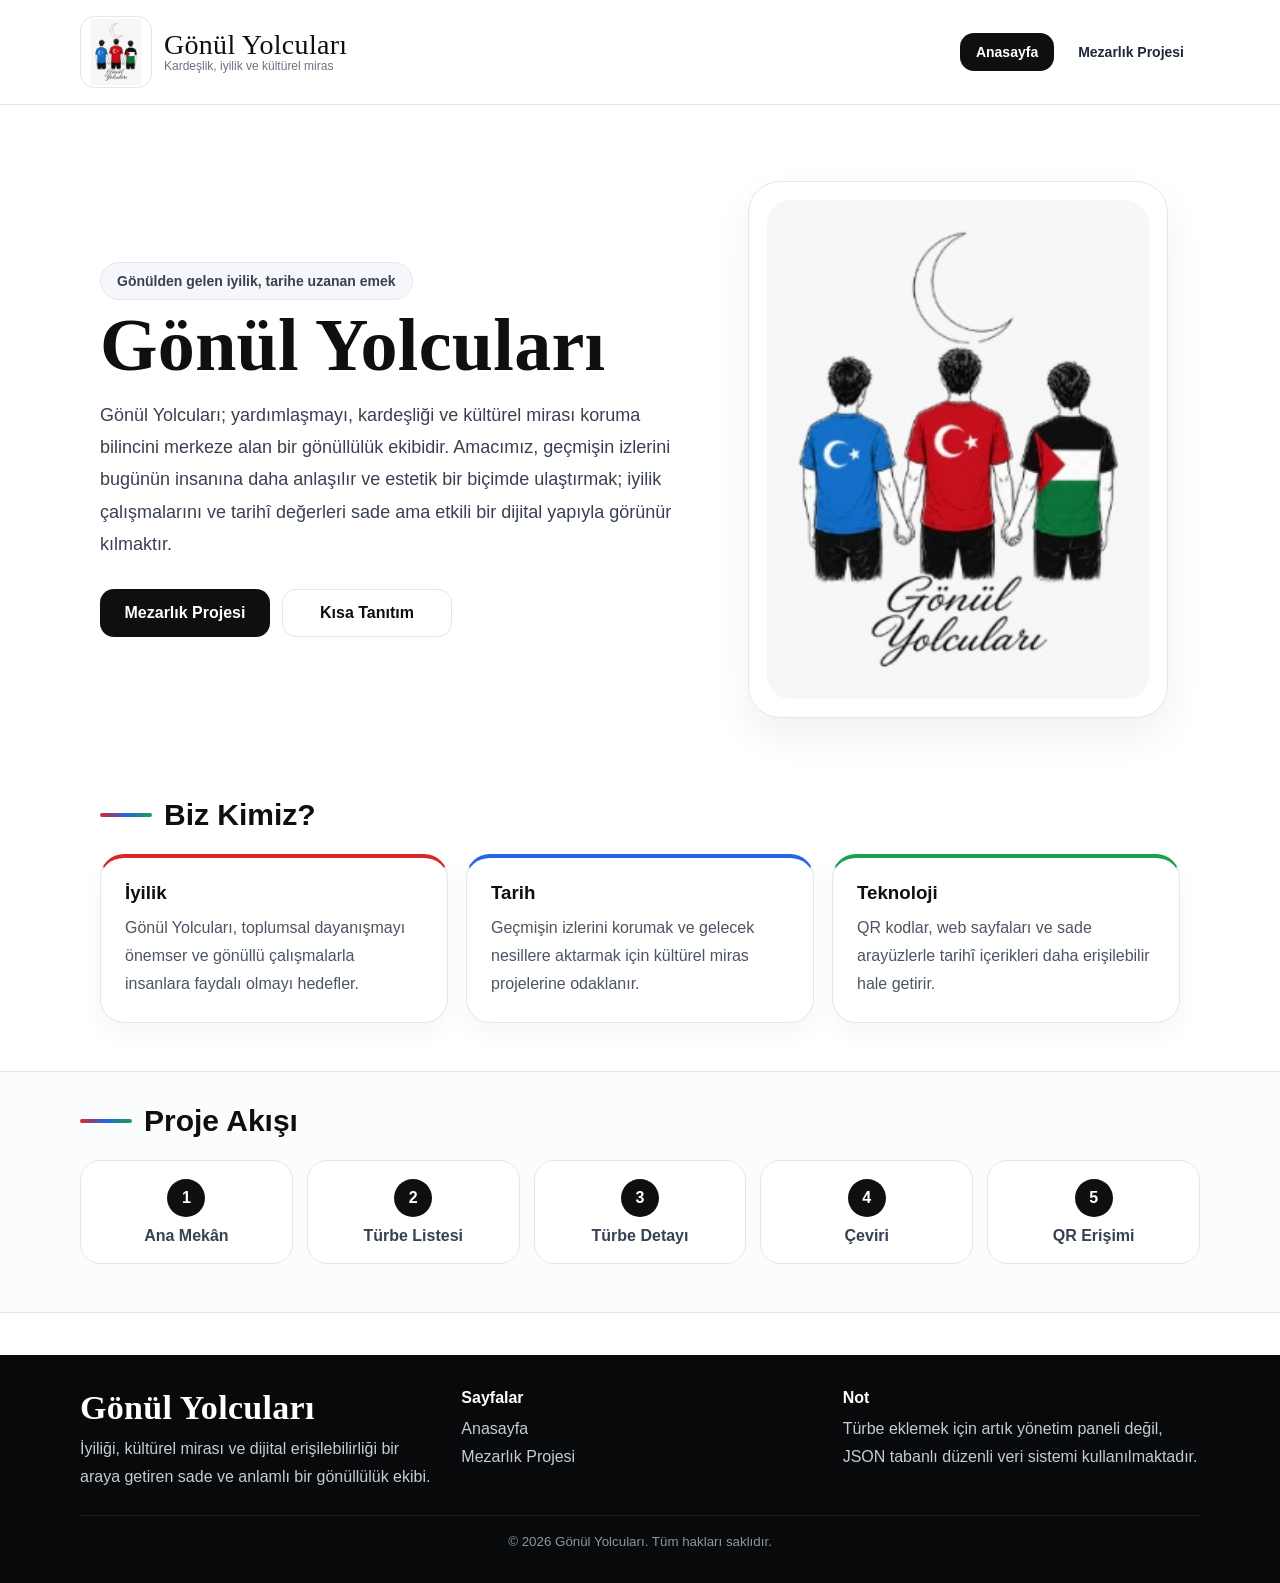
==== index.html @ 3a7ee096 "Add files via upload" ====
<!DOCTYPE html>
<html lang="tr">
<head>
  <meta charset="UTF-8">
  <meta name="viewport" content="width=device-width, initial-scale=1.0">
  <title>Gönül Yolcuları</title>
  <link rel="stylesheet" href="assets/css/style.css">
</head>
<body>
  <header class="site-header">
    <a class="brand" href="index.html">
      <img src="assets/images/logo-gonul-yolculari.png" alt="Gönül Yolcuları Logo" class="brand-logo">
      <div class="brand-text">
        <span class="script-title">Gönül Yolcuları</span>
        <small>Kardeşlik, iyilik ve kültürel miras</small>
      </div>
    </a>
    <nav>
      <a class="active" href="index.html">Anasayfa</a>
      <a href="mezarlik-projesi/index.html">Mezarlık Projesi</a>
    </nav>
  </header>

  <main>
    <section class="hero clean-hero">
      <div class="hero-copy">
        <span class="badge">Gönülden gelen iyilik, tarihe uzanan emek</span>
        <h1 class="script-hero">Gönül Yolcuları</h1>
        <p>
          Gönül Yolcuları; yardımlaşmayı, kardeşliği ve kültürel mirası koruma bilincini merkeze alan bir
          gönüllülük ekibidir. Amacımız, geçmişin izlerini bugünün insanına daha anlaşılır ve estetik bir
          biçimde ulaştırmak; iyilik çalışmalarını ve tarihî değerleri sade ama etkili bir dijital yapıyla
          görünür kılmaktır.
        </p>
        <div class="hero-actions">
          <a class="btn btn-dark" href="mezarlik-projesi/index.html">Mezarlık Projesi</a>
          <a class="btn btn-light" href="#hakkinda">Kısa Tanıtım</a>
        </div>
      </div>

      <div class="hero-visual">
        <div class="logo-panel">
          <img src="assets/images/logo-gonul-yolculari.png" alt="Gönül Yolcuları" class="hero-logo">
        </div>
      </div>
    </section>

    <section id="hakkinda" class="simple-section">
      <div class="section-title-wrap">
        <span class="mini-line"></span>
        <h2>Biz Kimiz?</h2>
      </div>

      <div class="info-grid three">
        <article class="info-card accent-red">
          <h3>İyilik</h3>
          <p>
            Gönül Yolcuları, toplumsal dayanışmayı önemser ve gönüllü çalışmalarla insanlara faydalı olmayı
            hedefler.
          </p>
        </article>

        <article class="info-card accent-blue">
          <h3>Tarih</h3>
          <p>
            Geçmişin izlerini korumak ve gelecek nesillere aktarmak için kültürel miras projelerine
            odaklanır.
          </p>
        </article>

        <article class="info-card accent-green">
          <h3>Teknoloji</h3>
          <p>
            QR kodlar, web sayfaları ve sade arayüzlerle tarihî içerikleri daha erişilebilir hale getirir.
          </p>
        </article>
      </div>
    </section>

    <section class="simple-section soft-panel">
      <div class="section-title-wrap">
        <span class="mini-line"></span>
        <h2>Proje Akışı</h2>
      </div>

      <div class="steps">
        <div class="step">
          <strong>1</strong>
          <span>Ana Mekân</span>
        </div>
        <div class="step">
          <strong>2</strong>
          <span>Türbe Listesi</span>
        </div>
        <div class="step">
          <strong>3</strong>
          <span>Türbe Detayı</span>
        </div>
        <div class="step">
          <strong>4</strong>
          <span>Çeviri</span>
        </div>
        <div class="step">
          <strong>5</strong>
          <span>QR Erişimi</span>
        </div>
      </div>
    </section>
  </main>

  <footer class="footer clean-footer">
    <div>
      <h3 class="script-footer">Gönül Yolcuları</h3>
      <p>
        İyiliği, kültürel mirası ve dijital erişilebilirliği bir araya getiren sade ve anlamlı bir
        gönüllülük ekibi.
      </p>
    </div>

    <div>
      <h4>Sayfalar</h4>
      <p>Anasayfa<br>Mezarlık Projesi</p>
    </div>

    <div>
      <h4>Not</h4>
      <p>Türbe eklemek için artık yönetim paneli değil, JSON tabanlı düzenli veri sistemi kullanılmaktadır.</p>
    </div>

    <small>&copy; 2026 Gönül Yolcuları. Tüm hakları saklıdır.</small>
  </footer>
</body>
</html>
---- assets/css/style.css ----
:root {
  --black: #0f0f11;
  --white: #ffffff;
  --light: #f5f7fa;
  --muted: #6b7280;
  --line: #e5e7eb;
  --red: #d62828;
  --blue: #2563eb;
  --green: #16a34a;
}

* {
  box-sizing: border-box;
}

html {
  scroll-behavior: smooth;
}

body {
  margin: 0;
  font-family: Arial, Helvetica, sans-serif;
  background: #ffffff;
  color: var(--black);
}

a {
  color: inherit;
  text-decoration: none;
}

.site-header {
  position: sticky;
  top: 0;
  z-index: 50;
  display: flex;
  justify-content: space-between;
  align-items: center;
  gap: 18px;
  padding: 16px max(20px, calc((100vw - 1120px) / 2));
  border-bottom: 1px solid var(--line);
  background: rgba(255, 255, 255, 0.94);
  backdrop-filter: blur(12px);
}

.brand {
  display: flex;
  align-items: center;
  gap: 12px;
}

.brand-logo {
  width: 72px;
  height: 72px;
  object-fit: contain;
  border-radius: 14px;
  background: #ffffff;
  padding: 2px;
  border: 1px solid var(--line);
}

.brand-text {
  display: flex;
  flex-direction: column;
}

.brand-text small {
  color: var(--muted);
  font-size: 12px;
}

.script-title,
.script-hero,
.script-footer {
  font-family: "Brush Script MT", "Segoe Script", "Lucida Handwriting", cursive;
  letter-spacing: 0.3px;
}

.script-title {
  font-size: 28px;
  line-height: 1;
}

.script-hero {
  margin: 10px 0 14px;
  font-size: 74px;
  line-height: 0.95;
}

.script-footer {
  margin: 0 0 8px;
  font-size: 34px;
}

nav {
  display: flex;
  gap: 8px;
}

nav a {
  padding: 11px 16px;
  border-radius: 14px;
  font-size: 14px;
  font-weight: 700;
  color: #1f2937;
  transition: 0.2s;
}

nav a:hover,
nav a.active {
  background: var(--black);
  color: var(--white);
}

main {
  min-height: 60vh;
}

.clean-hero {
  max-width: 1120px;
  margin: 0 auto;
  padding: 76px 20px 48px;
  display: grid;
  grid-template-columns: 1.15fr 0.85fr;
  gap: 36px;
  align-items: center;
}

.badge {
  display: inline-block;
  padding: 10px 16px;
  border-radius: 999px;
  background: var(--light);
  color: #374151;
  border: 1px solid var(--line);
  font-size: 14px;
  font-weight: 700;
}

.hero-copy p,
.project-intro p {
  max-width: 700px;
  font-size: 18px;
  line-height: 1.8;
  color: #374151;
}

.hero-actions {
  display: flex;
  flex-wrap: wrap;
  gap: 12px;
  margin-top: 28px;
}

.btn {
  display: inline-flex;
  align-items: center;
  justify-content: center;
  min-width: 170px;
  padding: 14px 18px;
  border-radius: 14px;
  font-weight: 800;
  transition: 0.2s;
}

.btn-dark {
  background: var(--black);
  color: var(--white);
}

.btn-light {
  background: #ffffff;
  color: var(--black);
  border: 1px solid var(--line);
}

.btn:hover {
  transform: translateY(-1px);
}

.hero-visual {
  display: flex;
  justify-content: center;
}

.logo-panel {
  width: min(100%, 420px);
  padding: 18px;
  border-radius: 32px;
  border: 1px solid var(--line);
  background: #ffffff;
  box-shadow: 0 18px 40px rgba(0, 0, 0, 0.06);
}

.hero-logo {
  width: 100%;
  display: block;
  border-radius: 24px;
  background: #ffffff;
  max-width: 100%;
}

.simple-section {
  max-width: 1120px;
  margin: 0 auto;
  padding: 32px 20px 48px;
}

.top-space-less {
  padding-top: 12px;
}

.soft-panel {
  background: #fbfcfe;
  border-top: 1px solid var(--line);
  border-bottom: 1px solid var(--line);
  max-width: none;
  padding-left: max(20px, calc((100vw - 1120px) / 2));
  padding-right: max(20px, calc((100vw - 1120px) / 2));
}

.section-title-wrap {
  display: flex;
  align-items: center;
  gap: 12px;
  margin-bottom: 22px;
}

.section-title-wrap h2 {
  margin: 0;
  font-size: 30px;
}

.mini-line {
  width: 52px;
  height: 4px;
  border-radius: 999px;
  background: linear-gradient(90deg, var(--red), var(--blue), var(--green));
}

.info-grid.three {
  display: grid;
  grid-template-columns: repeat(3, 1fr);
  gap: 18px;
}

.info-card {
  padding: 24px;
  border-radius: 24px;
  border: 1px solid var(--line);
  background: #ffffff;
  box-shadow: 0 10px 24px rgba(0, 0, 0, 0.04);
}

.info-card h3 {
  margin: 0 0 10px;
}

.info-card p {
  margin: 0;
  color: #4b5563;
  line-height: 1.75;
}

.accent-red {
  border-top: 4px solid var(--red);
}

.accent-blue {
  border-top: 4px solid var(--blue);
}

.accent-green {
  border-top: 4px solid var(--green);
}

.steps {
  display: grid;
  grid-template-columns: repeat(5, 1fr);
  gap: 14px;
}

.step {
  padding: 18px;
  border-radius: 20px;
  background: #ffffff;
  border: 1px solid var(--line);
  text-align: center;
}

.step strong {
  display: grid;
  place-items: center;
  width: 38px;
  height: 38px;
  margin: 0 auto 10px;
  border-radius: 999px;
  background: var(--black);
  color: var(--white);
}

.step span {
  display: block;
  font-weight: 700;
  color: #374151;
}

.project-main {
  max-width: 1120px;
  margin: 0 auto;
  padding: 40px 20px 10px;
}

.project-intro {
  padding-bottom: 20px;
}

.project-intro h1 {
  margin: 14px 0 12px;
  font-size: 52px;
  line-height: 1.05;
}

.place-grid {
  display: grid;
  grid-template-columns: repeat(3, 1fr);
  gap: 16px;
}

.place-card {
  width: 100%;
  text-align: left;
  padding: 22px;
  border-radius: 24px;
  border: 1px solid var(--line);
  background: #ffffff;
  cursor: pointer;
  transition: 0.2s;
  box-shadow: 0 8px 20px rgba(0, 0, 0, 0.04);
}

.place-card:hover {
  transform: translateY(-2px);
  box-shadow: 0 16px 34px rgba(0, 0, 0, 0.08);
}

.place-card .place-mark {
  width: 44px;
  height: 44px;
  display: grid;
  place-items: center;
  border-radius: 14px;
  color: var(--white);
  font-weight: 900;
  background: var(--black);
  margin-bottom: 14px;
}

.place-card.blue .place-mark {
  background: var(--blue);
}

.place-card.red .place-mark {
  background: var(--red);
}

.place-card.green .place-mark {
  background: var(--green);
}

.place-card h3 {
  margin: 0 0 6px;
  font-size: 22px;
}

.place-card p {
  margin: 8px 0 0;
  color: #4b5563;
  line-height: 1.7;
}

.back-btn {
  display: inline-flex;
  align-items: center;
  gap: 8px;
  margin-bottom: 22px;
  padding: 12px 15px;
  border-radius: 14px;
  border: 1px solid var(--line);
  background: #ffffff;
  font-weight: 800;
  cursor: pointer;
}

.selection-panel {
  padding: 26px;
  border-radius: 28px;
  background: var(--black);
  color: var(--white);
  margin-bottom: 24px;
}

.selection-panel p {
  margin: 10px 0 0;
  color: #d1d5db;
  line-height: 1.75;
}

.turbe-grid {
  display: grid;
  grid-template-columns: repeat(3, 1fr);
  gap: 20px;
}

.turbe-card {
  overflow: hidden;
  border-radius: 0;
  background: #ffffff;
  border: 1px solid #d9dce0;
  box-shadow: none;
  cursor: pointer;
  transition: 0.2s;
}

.turbe-card:hover {
  transform: translateY(-2px);
}

.turbe-cover {
  width: 100%;
  height: 210px;
  object-fit: cover;
  display: block;
}

.turbe-body {
  padding: 18px 20px 20px;
}

.turbe-body h3 {
  margin: 0 0 10px;
  font-size: 20px;
  line-height: 1.3;
  color: #25364a;
}

.location-row {
  display: flex;
  align-items: flex-start;
  gap: 10px;
  color: #0f766e;
  font-size: 14px;
  line-height: 1.6;
}

.loc-pin {
  width: 14px;
  height: 14px;
  margin-top: 3px;
  border-radius: 999px;
  background: #14b8a6;
  flex: 0 0 auto;
}

.turbe-sep {
  width: 52px;
  height: 2px;
  background: #cfd4da;
  margin: 16px 0;
}

.turbe-text {
  color: #667085;
  line-height: 1.9;
  font-size: 15px;
  min-height: 120px;
}

.read-more {
  display: inline-block;
  margin-top: 8px;
  color: #000000;
  font-weight: 700;
  font-size: 14px;
  border-bottom: 2px solid #000000;
  padding-bottom: 8px;
}

.detail-layout {
  display: grid;
  grid-template-columns: 1fr 1fr;
  gap: 26px;
}

.detail-panel {
  background: #ffffff;
  border: 1px solid var(--line);
  border-radius: 28px;
  overflow: hidden;
}

.detail-panel img {
  width: 100%;
  height: 300px;
  object-fit: cover;
  display: block;
}

.detail-content {
  padding: 24px;
}

.detail-content h2 {
  margin: 0 0 10px;
  font-size: 32px;
}

.detail-content .place {
  color: #0f766e;
  font-weight: 700;
  margin-bottom: 18px;
}

.text-box {
  padding: 16px 18px;
  border-radius: 18px;
  background: #f8fafc;
  border: 1px solid #e5e7eb;
  margin-bottom: 12px;
}

.text-box strong {
  display: block;
  margin-bottom: 6px;
  font-size: 12px;
  letter-spacing: 0.8px;
  text-transform: uppercase;
  color: #6b7280;
}

.text-box p {
  margin: 0;
  line-height: 1.8;
  color: #374151;
}

.error-box {
  padding: 20px;
  border: 1px solid #fecaca;
  background: #fff1f2;
  border-radius: 20px;
  color: #991b1b;
}

.footer.clean-footer {
  margin-top: 42px;
  padding: 34px max(20px, calc((100vw - 1120px) / 2));
  display: grid;
  grid-template-columns: repeat(3, 1fr);
  gap: 24px;
  background: #08090b;
  color: var(--white);
}

.footer h4 {
  margin: 0 0 8px;
}

.footer p {
  margin: 0;
  color: #c6cbd3;
  line-height: 1.75;
}

.footer small {
  grid-column: 1 / -1;
  text-align: center;
  padding-top: 18px;
  border-top: 1px solid rgba(255, 255, 255, 0.08);
  color: #8b96a6;
}

@media (max-width: 1000px) {
  .clean-hero,
  .detail-layout,
  .info-grid.three,
  .place-grid,
  .turbe-grid,
  .footer.clean-footer,
  .steps {
    grid-template-columns: 1fr;
  }

  .project-intro h1 {
    font-size: 42px;
  }
}

@media (max-width: 760px) {
  .site-header {
    flex-direction: column;
    align-items: flex-start;
  }

  nav {
    width: 100%;
    flex-wrap: wrap;
  }

  nav a {
    flex: 1 1 160px;
    text-align: center;
  }

  .script-hero {
    font-size: 58px;
  }
}
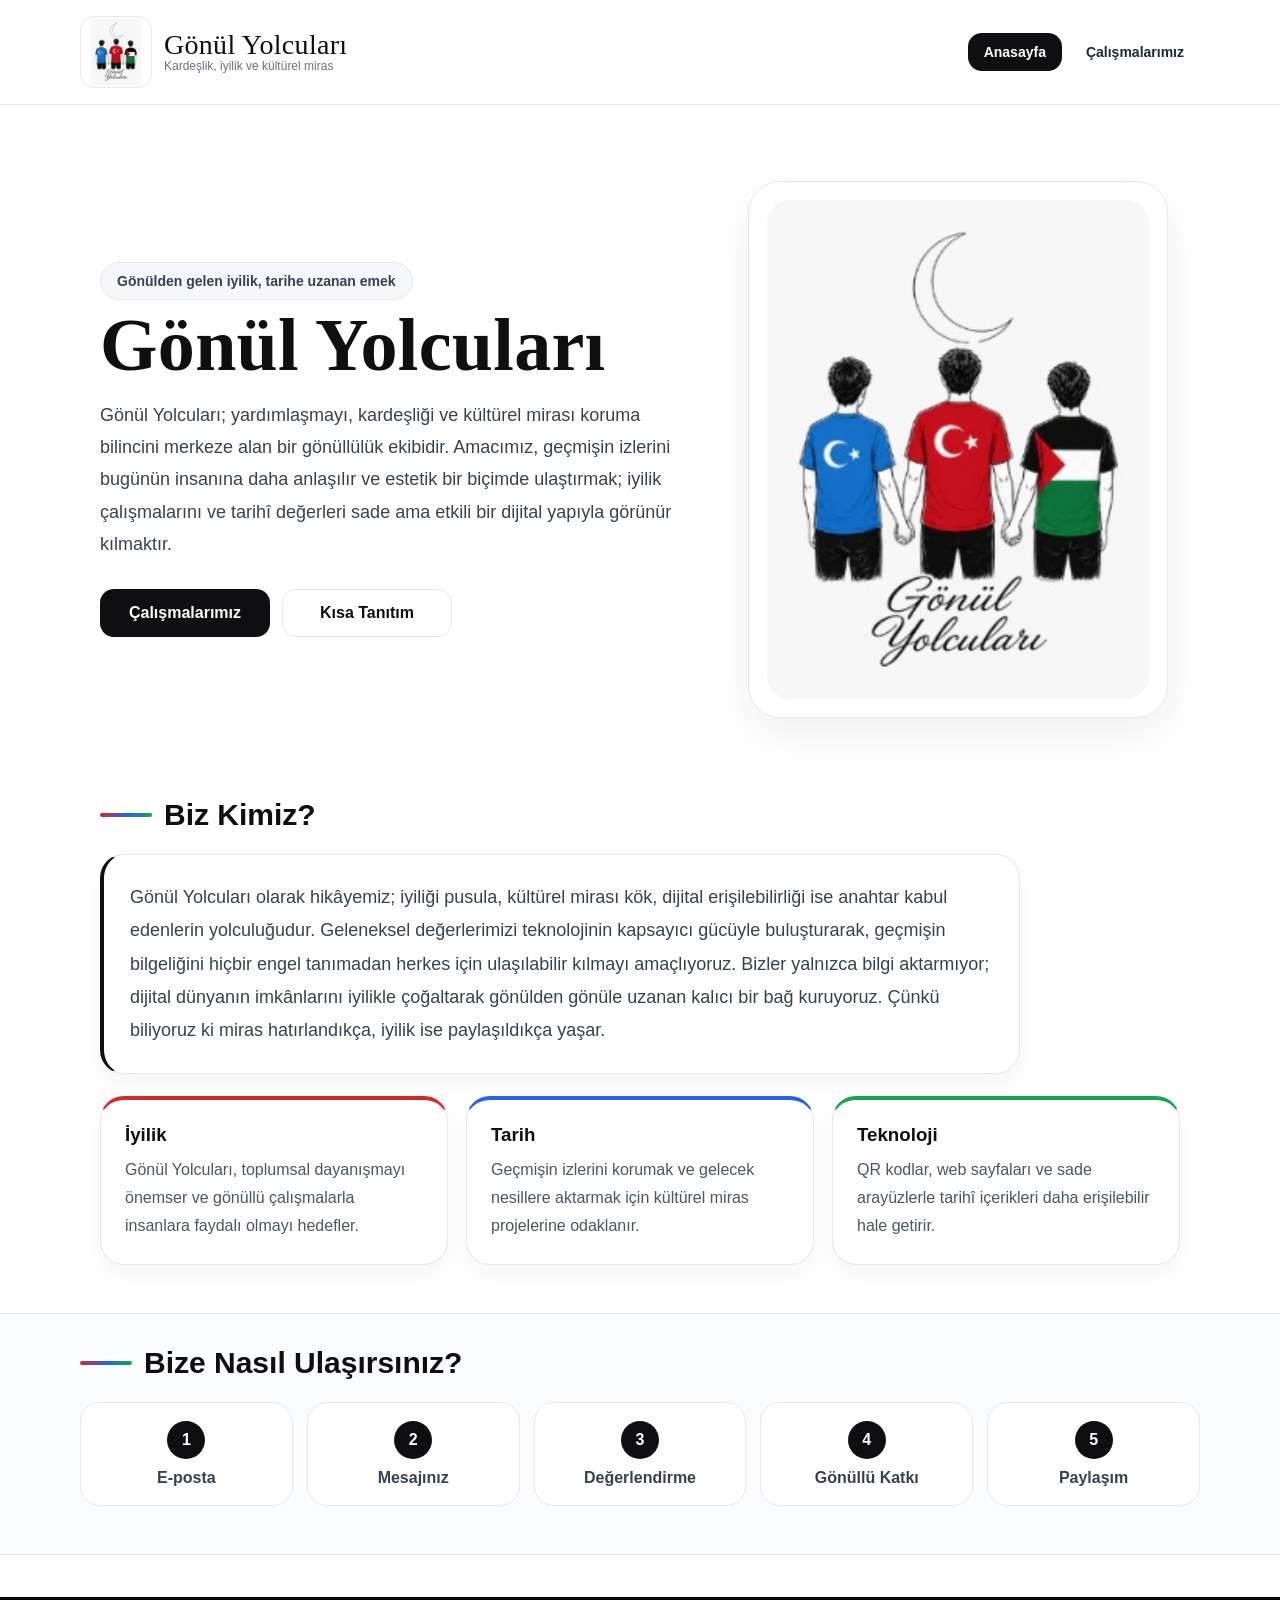
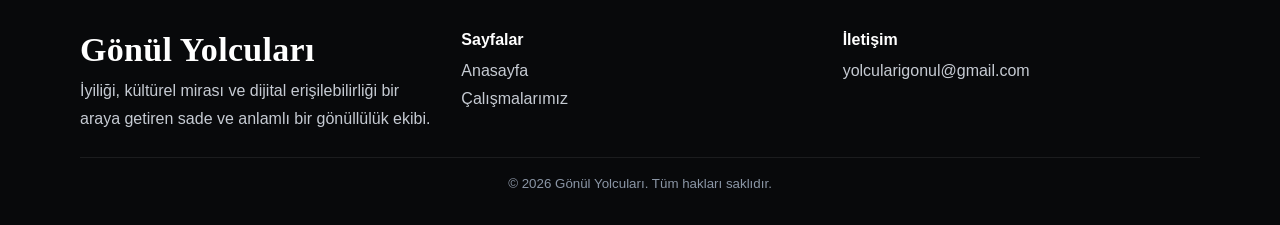
==== commit df7f04f9: "Add files via upload" ====
--- a/index.html
+++ b/index.html
@@ -17,7 +17,7 @@
     </a>
     <nav>
       <a class="active" href="index.html">Anasayfa</a>
-      <a href="mezarlik-projesi/index.html">Mezarlık Projesi</a>
+      <a href="calismalarimiz/index.html">Çalışmalarımız</a>
     </nav>
   </header>
 
@@ -33,7 +33,7 @@
           görünür kılmaktır.
         </p>
         <div class="hero-actions">
-          <a class="btn btn-dark" href="mezarlik-projesi/index.html">Mezarlık Projesi</a>
+          <a class="btn btn-dark" href="calismalarimiz/index.html">Çalışmalarımız</a>
           <a class="btn btn-light" href="#hakkinda">Kısa Tanıtım</a>
         </div>
       </div>
@@ -49,6 +49,16 @@
       <div class="section-title-wrap">
         <span class="mini-line"></span>
         <h2>Biz Kimiz?</h2>
+      </div>
+
+      <div class="story-panel">
+        <p>
+          Gönül Yolcuları olarak hikâyemiz; iyiliği pusula, kültürel mirası kök, dijital erişilebilirliği ise
+          anahtar kabul edenlerin yolculuğudur. Geleneksel değerlerimizi teknolojinin kapsayıcı gücüyle
+          buluşturarak, geçmişin bilgeliğini hiçbir engel tanımadan herkes için ulaşılabilir kılmayı amaçlıyoruz.
+          Bizler yalnızca bilgi aktarmıyor; dijital dünyanın imkânlarını iyilikle çoğaltarak gönülden gönüle
+          uzanan kalıcı bir bağ kuruyoruz. Çünkü biliyoruz ki miras hatırlandıkça, iyilik ise paylaşıldıkça yaşar.
+        </p>
       </div>
 
       <div class="info-grid three">
@@ -80,29 +90,29 @@
     <section class="simple-section soft-panel">
       <div class="section-title-wrap">
         <span class="mini-line"></span>
-        <h2>Proje Akışı</h2>
+        <h2>Bize Nasıl Ulaşırsınız?</h2>
       </div>
 
       <div class="steps">
         <div class="step">
           <strong>1</strong>
-          <span>Ana Mekân</span>
+          <span>E-posta</span>
         </div>
         <div class="step">
           <strong>2</strong>
-          <span>Türbe Listesi</span>
+          <span>Mesajınız</span>
         </div>
         <div class="step">
           <strong>3</strong>
-          <span>Türbe Detayı</span>
+          <span>Değerlendirme</span>
         </div>
         <div class="step">
           <strong>4</strong>
-          <span>Çeviri</span>
+          <span>Gönüllü Katkı</span>
         </div>
         <div class="step">
           <strong>5</strong>
-          <span>QR Erişimi</span>
+          <span>Paylaşım</span>
         </div>
       </div>
     </section>
@@ -119,12 +129,12 @@
 
     <div>
       <h4>Sayfalar</h4>
-      <p>Anasayfa<br>Mezarlık Projesi</p>
+      <p>Anasayfa<br>Çalışmalarımız</p>
     </div>
 
     <div>
-      <h4>Not</h4>
-      <p>Türbe eklemek için artık yönetim paneli değil, JSON tabanlı düzenli veri sistemi kullanılmaktadır.</p>
+      <h4>İletişim</h4>
+      <p><a href="mailto:yolcularigonul@gmail.com">yolcularigonul@gmail.com</a></p>
     </div>
 
     <small>&copy; 2026 Gönül Yolcuları. Tüm hakları saklıdır.</small>
--- a/assets/css/style.css
+++ b/assets/css/style.css
@@ -244,6 +244,24 @@
   gap: 18px;
 }
 
+.story-panel {
+  max-width: 920px;
+  margin-bottom: 22px;
+  padding: 26px;
+  border: 1px solid var(--line);
+  border-left: 4px solid var(--black);
+  border-radius: 24px;
+  background: #ffffff;
+  box-shadow: 0 10px 24px rgba(0, 0, 0, 0.04);
+}
+
+.story-panel p {
+  margin: 0;
+  color: #374151;
+  font-size: 18px;
+  line-height: 1.85;
+}
+
 .info-card {
   padding: 24px;
   border-radius: 24px;
@@ -272,6 +290,86 @@
 
 .accent-green {
   border-top: 4px solid var(--green);
+}
+
+.work-grid {
+  display: grid;
+  grid-template-columns: repeat(2, 1fr);
+  gap: 18px;
+}
+
+.work-grid-large {
+  align-items: stretch;
+}
+
+.work-card {
+  display: flex;
+  flex-direction: column;
+  justify-content: space-between;
+  gap: 24px;
+  padding: 26px;
+  border-radius: 24px;
+  border: 1px solid var(--line);
+  background: #ffffff;
+  box-shadow: 0 10px 24px rgba(0, 0, 0, 0.04);
+}
+
+.work-card-link {
+  cursor: pointer;
+  transition: 0.2s;
+}
+
+.work-card-link:hover {
+  transform: translateY(-2px);
+  box-shadow: 0 16px 34px rgba(0, 0, 0, 0.08);
+}
+
+.work-card img {
+  width: 100%;
+  aspect-ratio: 4 / 3;
+  object-fit: cover;
+  display: block;
+  border-radius: 14px;
+  background: var(--light);
+}
+
+.work-card img[src*="logo"] {
+  object-fit: contain;
+  padding: 18px;
+  background: #ffffff;
+  border: 1px solid var(--line);
+}
+
+.work-label {
+  display: inline-flex;
+  width: fit-content;
+  margin-bottom: 14px;
+  padding: 8px 12px;
+  border-radius: 999px;
+  background: var(--light);
+  color: #374151;
+  font-size: 13px;
+  font-weight: 800;
+}
+
+.work-card h3 {
+  margin: 0 0 10px;
+  font-size: 24px;
+}
+
+.work-card p {
+  margin: 0;
+  color: #4b5563;
+  line-height: 1.75;
+}
+
+.text-link {
+  display: inline-block;
+  margin-top: 18px;
+  color: var(--black);
+  font-weight: 800;
+  border-bottom: 2px solid var(--black);
+  padding-bottom: 6px;
 }
 
 .steps {
@@ -328,6 +426,7 @@
 }
 
 .place-card {
+  display: block;
   width: 100%;
   text-align: left;
   padding: 22px;
@@ -584,6 +683,7 @@
   .clean-hero,
   .detail-layout,
   .info-grid.three,
+  .work-grid,
   .place-grid,
   .turbe-grid,
   .footer.clean-footer,
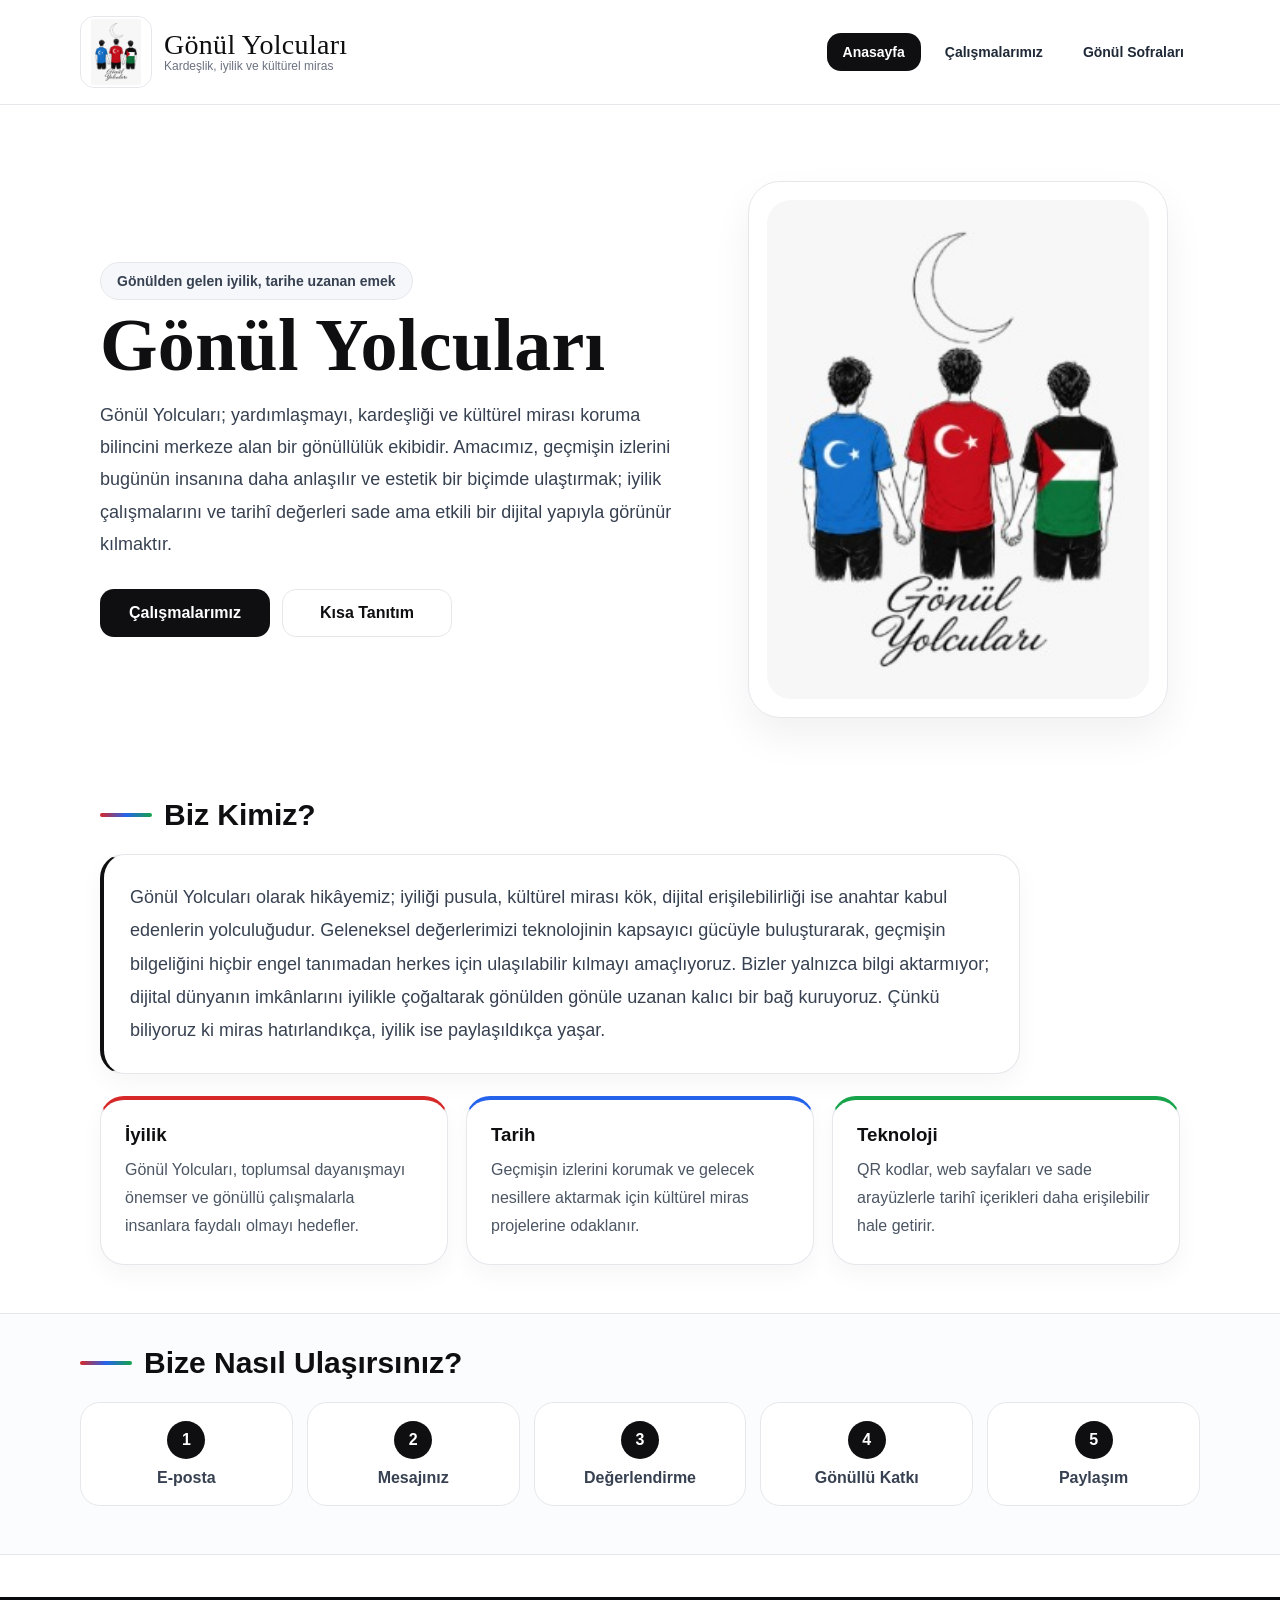
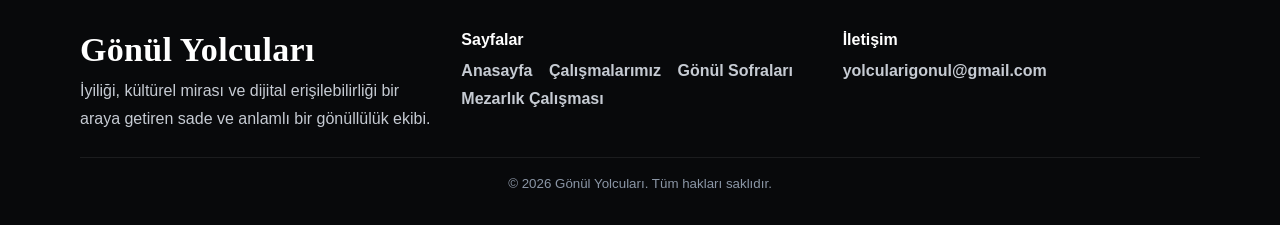
==== commit 05478b37: "Add files via upload" ====
--- a/index.html
+++ b/index.html
@@ -18,6 +18,7 @@
     <nav>
       <a class="active" href="index.html">Anasayfa</a>
       <a href="calismalarimiz/index.html">Çalışmalarımız</a>
+      <a href="gonul-sofralari/index.html">Gönül Sofraları</a>
     </nav>
   </header>
 
@@ -129,7 +130,7 @@
 
     <div>
       <h4>Sayfalar</h4>
-      <p>Anasayfa<br>Çalışmalarımız</p>
+      <p>Anasayfa<br>Çalışmalarımız<br>Gönül Sofraları</p>
     </div>
 
     <div>
@@ -139,5 +140,6 @@
 
     <small>&copy; 2026 Gönül Yolcuları. Tüm hakları saklıdır.</small>
   </footer>
+  <script src="assets/js/app.js"></script>
 </body>
 </html>
--- a/assets/css/style.css
+++ b/assets/css/style.css
@@ -24,9 +24,239 @@
   color: var(--black);
 }
 
+body.site-loading {
+  overflow: hidden;
+}
+
 a {
   color: inherit;
   text-decoration: none;
+}
+
+.site-loader {
+  position: fixed;
+  inset: 0;
+  z-index: 9999;
+  display: grid;
+  place-items: center;
+  align-content: center;
+  gap: 14px;
+  background: #f6f7fb;
+  color: #111827;
+  opacity: 1;
+  transition: opacity 0.36s ease, visibility 0.36s ease;
+}
+
+.site-loader.is-hiding {
+  visibility: hidden;
+  opacity: 0;
+}
+
+.site-loader-mark {
+  position: relative;
+  display: grid;
+  place-items: center;
+  width: 76px;
+  height: 76px;
+  padding: 8px;
+  overflow: hidden;
+  border: 1px solid #dce3eb;
+  border-radius: 20px;
+  background: #ffffff;
+  box-shadow: 0 18px 36px rgba(19, 184, 200, 0.22);
+  animation: loaderPulse 1s ease-in-out infinite;
+}
+
+.site-loader-mark img {
+  display: block;
+  width: 100%;
+  height: 100%;
+  object-fit: contain;
+}
+
+.site-loader strong {
+  font-size: 15px;
+  letter-spacing: 0;
+}
+
+.site-loader > span {
+  width: 132px;
+  height: 4px;
+  overflow: hidden;
+  border-radius: 999px;
+  background: #dce3eb;
+}
+
+.site-loader > span::after {
+  content: "";
+  display: block;
+  width: 42%;
+  height: 100%;
+  border-radius: inherit;
+  background: #13b8c8;
+  animation: loaderTrack 1s ease-in-out infinite;
+}
+
+.site-ready .site-header {
+  animation: slideDownSoft 0.55s ease both;
+}
+
+.site-ready main,
+.site-ready .footer {
+  animation: fadeUpSoft 0.62s ease both;
+}
+
+.site-ready .clean-hero,
+.site-ready .project-intro,
+.site-ready .simple-section,
+.site-ready .sofra-dashboard,
+.site-ready .sofra-workspace {
+  animation: fadeUpSoft 0.62s ease both;
+}
+
+.lazy-media {
+  opacity: 0;
+  transform: scale(1.015);
+  transition: opacity 0.45s ease, transform 0.45s ease, filter 0.45s ease;
+  filter: saturate(0.92);
+}
+
+.lazy-media.is-loaded {
+  opacity: 1;
+  transform: scale(1);
+  filter: saturate(1);
+}
+
+.back-to-top {
+  position: fixed;
+  right: 22px;
+  bottom: 22px;
+  z-index: 90;
+  display: grid;
+  place-items: center;
+  width: 48px;
+  height: 48px;
+  border: 1px solid rgba(19, 184, 200, 0.35);
+  border-radius: 14px;
+  background: #0f2e56;
+  color: #ffffff;
+  box-shadow: 0 18px 36px rgba(15, 46, 86, 0.24);
+  opacity: 0;
+  pointer-events: none;
+  transform: translateY(12px) scale(0.94);
+  transition:
+    opacity 0.24s ease,
+    transform 0.24s ease,
+    background-color 0.24s ease,
+    box-shadow 0.24s ease,
+    border-color 0.24s ease;
+}
+
+.back-to-top span {
+  font-size: 24px;
+  font-weight: 900;
+  line-height: 1;
+  transform: translateY(-1px);
+}
+
+.back-to-top.is-visible {
+  opacity: 1;
+  pointer-events: auto;
+  transform: translateY(0) scale(1);
+}
+
+.back-to-top:hover {
+  border-color: rgba(19, 184, 200, 0.8);
+  background: #13b8c8;
+  box-shadow: 0 22px 42px rgba(19, 184, 200, 0.32);
+  transform: translateY(-3px) scale(1.03);
+}
+
+@keyframes loaderPulse {
+  0%,
+  100% {
+    transform: scale(1);
+    box-shadow: 0 18px 36px rgba(19, 184, 200, 0.2);
+  }
+
+  50% {
+    transform: scale(1.07);
+    box-shadow: 0 24px 44px rgba(19, 184, 200, 0.34);
+  }
+}
+
+@keyframes loaderTrack {
+  0% {
+    transform: translateX(-110%);
+  }
+
+  100% {
+    transform: translateX(250%);
+  }
+}
+
+@keyframes fadeUpSoft {
+  from {
+    opacity: 0;
+    transform: translateY(14px);
+  }
+
+  to {
+    opacity: 1;
+    transform: translateY(0);
+  }
+}
+
+@keyframes slideDownSoft {
+  from {
+    opacity: 0;
+    transform: translateY(-10px);
+  }
+
+  to {
+    opacity: 1;
+    transform: translateY(0);
+  }
+}
+
+@keyframes popInSoft {
+  from {
+    opacity: 0;
+    transform: translateY(16px) scale(0.98);
+  }
+
+  to {
+    opacity: 1;
+    transform: translateY(0) scale(1);
+  }
+}
+
+@keyframes rowInSoft {
+  from {
+    opacity: 0;
+    transform: translateX(-8px);
+  }
+
+  to {
+    opacity: 1;
+    transform: translateX(0);
+  }
+}
+
+@media (prefers-reduced-motion: reduce) {
+  *,
+  *::before,
+  *::after {
+    scroll-behavior: auto !important;
+    animation-duration: 0.001ms !important;
+    animation-iteration-count: 1 !important;
+    transition-duration: 0.001ms !important;
+  }
+
+  .site-loader-mark,
+  .site-loader > span::after {
+    animation: none !important;
+  }
 }
 
 .site-header {
@@ -116,6 +346,55 @@
   min-height: 60vh;
 }
 
+:where(.btn, .badge, nav a, .brand, .brand-logo, .logo-panel, .info-card, .story-panel, .work-card, .step, .place-card, .turbe-card, .detail-panel, .text-box, .back-btn, .sofra-btn, .sofra-mini-btn, .sofra-role-tab, .sofra-screen-card, .sofra-metric, .sofra-session-card, .sofra-side-panel, .sofra-table-panel, .sofra-user-group, .sofra-user-item, .sofra-order-tools button, .sofra-order-views button, .sofra-order-filter-button, .sofra-drawer-close, .sofra-more-btn) {
+  transition:
+    transform 0.22s ease,
+    box-shadow 0.22s ease,
+    border-color 0.22s ease,
+    background-color 0.22s ease,
+    color 0.22s ease,
+    opacity 0.22s ease;
+}
+
+:where(.info-card, .work-card, .place-card, .turbe-card, .step, .story-panel, .detail-panel, .sofra-metric, .sofra-screen-card, .sofra-user-group, .text-box):hover {
+  transform: translateY(-4px);
+  box-shadow: 0 18px 34px rgba(15, 23, 42, 0.08);
+}
+
+:where(.btn, .sofra-btn, .sofra-mini-btn, .back-btn, .sofra-order-tools button, .sofra-order-filter-button):active {
+  transform: translateY(1px) scale(0.99);
+}
+
+:where(input, select, textarea, button) {
+  transition:
+    transform 0.18s ease,
+    box-shadow 0.18s ease,
+    border-color 0.18s ease,
+    background-color 0.18s ease,
+    color 0.18s ease,
+    opacity 0.18s ease;
+}
+
+.site-ready :where(.info-card, .work-card, .place-card, .turbe-card, .step, .sofra-metric, .sofra-screen-card, .sofra-user-group) {
+  animation: fadeUpSoft 0.58s ease both;
+}
+
+.site-ready :where(.info-card, .work-card, .place-card, .turbe-card, .step, .sofra-metric, .sofra-screen-card, .sofra-user-group):nth-child(2) {
+  animation-delay: 0.06s;
+}
+
+.site-ready :where(.info-card, .work-card, .place-card, .turbe-card, .step, .sofra-metric, .sofra-screen-card, .sofra-user-group):nth-child(3) {
+  animation-delay: 0.12s;
+}
+
+.site-ready :where(.info-card, .work-card, .place-card, .turbe-card, .step, .sofra-metric, .sofra-screen-card, .sofra-user-group):nth-child(4) {
+  animation-delay: 0.18s;
+}
+
+.site-ready :where(.info-card, .work-card, .place-card, .turbe-card, .step, .sofra-metric, .sofra-screen-card, .sofra-user-group):nth-child(n + 5) {
+  animation-delay: 0.22s;
+}
+
 .clean-hero {
   max-width: 1120px;
   margin: 0 auto;
@@ -671,6 +950,19 @@
   line-height: 1.75;
 }
 
+.footer p a {
+  display: inline-block;
+  margin-right: 12px;
+  color: #c6cbd3;
+  font-weight: 700;
+  transition: color 0.2s ease, transform 0.2s ease;
+}
+
+.footer p a:hover {
+  color: #13b8c8;
+  transform: translateY(-1px);
+}
+
 .footer small {
   grid-column: 1 / -1;
   text-align: center;
@@ -716,3 +1008,2474 @@
     font-size: 58px;
   }
 }
+
+/* Gönül Sofraları module */
+.sofra-app {
+  max-width: 1360px;
+  margin: 0 auto;
+  padding: 34px 20px 28px;
+  background: #ffffff;
+}
+
+.sofra-dashboard {
+  display: grid;
+  grid-template-columns: minmax(0, 1fr) 360px;
+  gap: 22px;
+  align-items: stretch;
+  margin-bottom: 18px;
+}
+
+.sofra-dashboard-copy {
+  padding: 28px 0 18px;
+}
+
+.sofra-dashboard-copy h1 {
+  max-width: 820px;
+  margin: 16px 0 14px;
+  color: #111827;
+  font-size: 44px;
+  line-height: 1.08;
+}
+
+.sofra-dashboard-copy p {
+  max-width: 820px;
+  margin: 0;
+  color: #4b5563;
+  font-size: 17px;
+  line-height: 1.8;
+}
+
+.sofra-session-card,
+.sofra-side-panel,
+.sofra-table-panel {
+  border: 1px solid #dce3eb;
+  background: #ffffff;
+}
+
+.sofra-session-card {
+  display: grid;
+  gap: 18px;
+  align-content: center;
+  padding: 22px;
+  border-radius: 20px;
+  box-shadow: 0 14px 34px rgba(15, 23, 42, 0.06);
+}
+
+.sofra-session-card strong {
+  display: block;
+  margin-top: 6px;
+  color: #111827;
+  font-size: 21px;
+}
+
+.sofra-session-card small {
+  display: block;
+  margin-top: 6px;
+  color: #64748b;
+  font-size: 13px;
+  font-weight: 700;
+}
+
+.sofra-session-actions {
+  display: grid;
+  grid-template-columns: 1fr 1fr;
+  gap: 10px;
+}
+
+.sofra-kicker {
+  display: inline-flex;
+  color: #64748b;
+  font-size: 12px;
+  font-weight: 800;
+  letter-spacing: 0;
+  text-transform: uppercase;
+}
+
+.sofra-user-select,
+.sofra-search,
+.sofra-page-size,
+.sofra-form label,
+.sofra-admin-edit label,
+.sofra-drawer-status {
+  display: grid;
+  gap: 7px;
+  color: #64748b;
+  font-size: 12px;
+  font-weight: 800;
+}
+
+.sofra-user-select select,
+.sofra-search input,
+.sofra-page-size select,
+.sofra-form input,
+.sofra-form select,
+.sofra-form textarea,
+.sofra-admin-edit input,
+.sofra-admin-edit select,
+.sofra-admin-edit textarea,
+.sofra-drawer-status select,
+.sofra-filter-row input,
+.sofra-filter-row select,
+.sofra-inline-status select {
+  width: 100%;
+  border: 1px solid #d8e0ea;
+  border-radius: 12px;
+  background: #ffffff;
+  color: #111827;
+  font: inherit;
+  outline: none;
+  transition: border-color 0.18s, box-shadow 0.18s, background 0.18s;
+}
+
+.sofra-user-select select,
+.sofra-search input,
+.sofra-page-size select,
+.sofra-form input,
+.sofra-form select,
+.sofra-admin-edit input,
+.sofra-admin-edit select,
+.sofra-drawer-status select {
+  height: 42px;
+  padding: 0 12px;
+}
+
+.sofra-form textarea,
+.sofra-admin-edit textarea {
+  min-height: 78px;
+  padding: 11px 12px;
+  resize: vertical;
+}
+
+.sofra-user-select select:focus,
+.sofra-search input:focus,
+.sofra-page-size select:focus,
+.sofra-form input:focus,
+.sofra-form select:focus,
+.sofra-form textarea:focus,
+.sofra-admin-edit input:focus,
+.sofra-admin-edit select:focus,
+.sofra-admin-edit textarea:focus,
+.sofra-drawer-status select:focus,
+.sofra-filter-row input:focus,
+.sofra-filter-row select:focus,
+.sofra-inline-status select:focus {
+  border-color: #2563eb;
+  box-shadow: 0 0 0 3px rgba(37, 99, 235, 0.12);
+}
+
+.sofra-btn,
+.sofra-mini-btn,
+.sofra-role-tab,
+.sofra-sort-btn,
+.sofra-drawer-close {
+  appearance: none;
+  -webkit-appearance: none;
+  border: 0;
+  font: inherit;
+  cursor: pointer;
+}
+
+.sofra-btn {
+  display: inline-flex;
+  align-items: center;
+  justify-content: center;
+  min-height: 42px;
+  padding: 0 15px;
+  border-radius: 12px;
+  font-size: 14px;
+  font-weight: 800;
+  transition: transform 0.18s, box-shadow 0.18s, background 0.18s;
+}
+
+.sofra-btn:hover,
+.sofra-mini-btn:hover,
+.sofra-role-tab:hover {
+  transform: translateY(-1px);
+}
+
+.sofra-btn-primary {
+  background: #111827;
+  color: #ffffff;
+  box-shadow: 0 10px 20px rgba(17, 24, 39, 0.13);
+}
+
+.sofra-btn-ghost {
+  border: 1px solid #d8e0ea;
+  background: #f8fafc;
+  color: #111827;
+}
+
+.sofra-btn-danger {
+  background: #b91c1c;
+  color: #ffffff;
+}
+
+.sofra-role-strip {
+  display: flex;
+  flex-wrap: wrap;
+  gap: 8px;
+  margin: 0 0 18px;
+  padding: 8px;
+  border: 1px solid #dde5ee;
+  border-radius: 18px;
+  background: #f8fafc;
+}
+
+.sofra-role-tab {
+  flex: 1 1 180px;
+  min-height: 42px;
+  padding: 0 14px;
+  border-radius: 12px;
+  background: transparent;
+  color: #475569;
+  font-size: 14px;
+  font-weight: 800;
+  transition: 0.18s;
+}
+
+.sofra-role-tab.is-active {
+  background-color: #0f0f11;
+  color: #ffffff !important;
+  box-shadow: inset 0 0 0 999px #0f0f11, 0 10px 20px rgba(17, 24, 39, 0.12);
+  opacity: 1;
+}
+
+.sofra-role-tab.is-locked {
+  cursor: not-allowed;
+  opacity: 0.5;
+  transform: none;
+}
+
+.sofra-login-area {
+  display: grid;
+  grid-template-columns: 360px minmax(0, 1fr);
+  gap: 18px;
+  margin-bottom: 18px;
+}
+
+.sofra-login-card,
+.sofra-login-list-card,
+.sofra-screen-card {
+  border: 1px solid #dce3eb;
+  border-radius: 20px;
+  background: #ffffff;
+}
+
+.sofra-login-card {
+  display: grid;
+  gap: 14px;
+  padding: 20px;
+}
+
+.sofra-login-card h2,
+.sofra-login-list-head h2 {
+  margin: 7px 0 6px;
+  color: #111827;
+  font-size: 22px;
+}
+
+.sofra-login-card p {
+  margin: 0;
+  color: #64748b;
+  line-height: 1.6;
+}
+
+.sofra-login-card label {
+  display: grid;
+  gap: 7px;
+  color: #64748b;
+  font-size: 12px;
+  font-weight: 800;
+}
+
+.sofra-login-card select,
+.sofra-login-card input {
+  width: 100%;
+  height: 42px;
+  padding: 0 12px;
+  border: 1px solid #d8e0ea;
+  border-radius: 12px;
+  background: #ffffff;
+  color: #111827;
+  font: inherit;
+  outline: none;
+}
+
+.sofra-login-card select:focus,
+.sofra-login-card input:focus {
+  border-color: #2563eb;
+  box-shadow: 0 0 0 3px rgba(37, 99, 235, 0.12);
+}
+
+.sofra-login-card small {
+  color: #64748b;
+  font-size: 12px;
+}
+
+.sofra-login-list-card {
+  min-width: 0;
+  overflow: hidden;
+}
+
+.sofra-login-list-head {
+  display: flex;
+  justify-content: space-between;
+  gap: 12px;
+  align-items: flex-start;
+  padding: 18px 18px 12px;
+  border-bottom: 1px solid #e2e8f0;
+}
+
+.sofra-login-list-head > span {
+  display: inline-flex;
+  align-items: center;
+  min-height: 28px;
+  padding: 0 10px;
+  border: 1px solid #dbe4ee;
+  border-radius: 999px;
+  background: #f8fafc;
+  color: #475569;
+  font-size: 12px;
+  font-weight: 900;
+  white-space: nowrap;
+}
+
+.sofra-login-list {
+  display: grid;
+  grid-template-columns: repeat(2, minmax(0, 1fr));
+  gap: 8px;
+  max-height: 294px;
+  overflow: auto;
+  padding: 14px;
+  background: #fbfdff;
+}
+
+.sofra-login-account {
+  display: grid;
+  gap: 5px;
+  width: 100%;
+  padding: 11px 12px;
+  border: 1px solid #e2e8f0;
+  border-radius: 12px;
+  background: #ffffff;
+  color: #111827;
+  text-align: left;
+  cursor: pointer;
+  transition: border-color 0.18s, transform 0.18s, background 0.18s;
+}
+
+.sofra-login-account:hover,
+.sofra-login-account.is-selected {
+  border-color: #2563eb;
+  background: #f8fbff;
+  transform: translateY(-1px);
+}
+
+.site-ready .sofra-login-card {
+  animation: popInSoft 0.58s ease both;
+}
+
+.sofra-login-account strong {
+  font-size: 13px;
+  line-height: 1.25;
+}
+
+.sofra-login-account span {
+  color: #64748b;
+  font-size: 11px;
+  font-weight: 800;
+}
+
+body.sofra-login-mode {
+  min-height: 100vh;
+  overflow: hidden;
+  background: #f1f2f6;
+}
+
+body.sofra-login-mode .site-header,
+body.sofra-login-mode .footer.clean-footer {
+  display: none;
+}
+
+body.sofra-login-mode .sofra-app {
+  position: relative;
+  display: grid;
+  place-items: center;
+  width: 100%;
+  max-width: none;
+  min-height: 100vh;
+  margin: 0;
+  padding: 28px 18px;
+  overflow: hidden;
+  background: #f1f2f6;
+}
+
+body.sofra-login-mode .sofra-app > :not(.sofra-login-area) {
+  display: none;
+}
+
+body:not(.sofra-login-mode) .sofra-login-area {
+  display: none;
+}
+
+body.sofra-login-mode .sofra-login-area {
+  position: relative;
+  z-index: 1;
+  display: grid;
+  grid-template-columns: minmax(0, 1fr);
+  place-items: center;
+  width: 100%;
+  min-height: calc(100vh - 56px);
+  margin: 0;
+}
+
+body.sofra-login-mode .sofra-login-area::before,
+body.sofra-login-mode .sofra-login-area::after {
+  content: "";
+  position: absolute;
+  z-index: -1;
+  border-radius: 50%;
+  background: rgba(74, 175, 91, 0.11);
+}
+
+body.sofra-login-mode .sofra-login-area::before {
+  width: 190px;
+  height: 190px;
+  top: -72px;
+  left: calc(50% + 72px);
+}
+
+body.sofra-login-mode .sofra-login-area::after {
+  width: 138px;
+  height: 138px;
+  right: calc(50% + 116px);
+  bottom: 24px;
+}
+
+body.sofra-login-mode .sofra-login-card {
+  position: relative;
+  z-index: 2;
+  width: min(100%, 400px);
+  gap: 14px;
+  padding: 30px 42px;
+  border: 0;
+  border-radius: 16px;
+  background: #ffffff;
+  box-shadow: 0 16px 36px rgba(15, 23, 42, 0.08);
+}
+
+body.sofra-login-mode .sofra-login-card h2 {
+  margin: 0 0 3px;
+  color: #16181d;
+  font-size: 24px;
+  line-height: 1.2;
+}
+
+body.sofra-login-mode .sofra-login-card p,
+body.sofra-login-mode .sofra-login-card .sofra-kicker {
+  display: none;
+}
+
+body.sofra-login-mode .sofra-login-card label {
+  position: relative;
+  gap: 0;
+}
+
+body.sofra-login-mode .sofra-login-card label span {
+  position: absolute;
+  width: 1px;
+  height: 1px;
+  margin: -1px;
+  overflow: hidden;
+  clip: rect(0, 0, 0, 0);
+}
+
+body.sofra-login-mode .sofra-login-card input {
+  height: 46px;
+  padding: 0 24px;
+  border: 0;
+  border-radius: 999px;
+  background: #f7f8fa;
+  color: #111827;
+  font-size: 13px;
+  font-weight: 700;
+  box-shadow: inset 0 0 0 1px rgba(226, 232, 240, 0.38);
+}
+
+body.sofra-login-mode .sofra-login-card input::placeholder {
+  color: #a0a7b2;
+  opacity: 1;
+}
+
+body.sofra-login-mode .sofra-login-card input:focus {
+  border: 0;
+  background: #ffffff;
+  box-shadow: 0 0 0 4px rgba(74, 175, 91, 0.14), inset 0 0 0 1px #4caf5b;
+}
+
+body.sofra-login-mode .sofra-login-card .sofra-btn-primary {
+  min-height: 46px;
+  border-radius: 999px;
+  background: #4caf5b;
+  color: #ffffff;
+  box-shadow: 0 12px 22px rgba(76, 175, 91, 0.22);
+}
+
+body.sofra-login-mode .sofra-login-card .sofra-btn-primary:hover {
+  background: #45a553;
+}
+
+body.sofra-login-mode .sofra-login-card small {
+  display: block;
+  color: #6b7280;
+  font-size: 11px;
+  line-height: 1.5;
+  text-align: center;
+}
+
+.sofra-screen-cards {
+  display: grid;
+  grid-template-columns: repeat(4, minmax(0, 1fr));
+  gap: 12px;
+  margin-bottom: 18px;
+}
+
+.sofra-screen-card {
+  display: grid;
+  gap: 14px;
+  min-height: 180px;
+  padding: 18px;
+  color: #111827;
+  text-align: left;
+  cursor: pointer;
+  transition: border-color 0.18s, box-shadow 0.18s, transform 0.18s;
+}
+
+.sofra-screen-card:hover {
+  border-color: #b9c6d6;
+  transform: translateY(-2px);
+  box-shadow: 0 16px 34px rgba(15, 23, 42, 0.07);
+}
+
+.sofra-screen-card.is-active {
+  border-color: #111827;
+  box-shadow: inset 3px 0 0 #111827;
+}
+
+.sofra-screen-card.is-locked {
+  cursor: not-allowed;
+  opacity: 0.62;
+  transform: none;
+}
+
+.sofra-screen-card h3 {
+  margin: 6px 0 0;
+  font-size: 22px;
+}
+
+.sofra-screen-card p {
+  margin: 0;
+  color: #64748b;
+  line-height: 1.55;
+}
+
+.sofra-screen-card-stats {
+  display: grid;
+  grid-template-columns: repeat(2, 1fr);
+  gap: 10px;
+  margin-top: auto;
+}
+
+.sofra-screen-card-stats div {
+  padding: 11px;
+  border: 1px solid #e2e8f0;
+  border-radius: 12px;
+  background: #f8fafc;
+}
+
+.sofra-screen-card-stats strong {
+  display: block;
+  color: #111827;
+  font-size: 22px;
+}
+
+.sofra-screen-card-stats span {
+  color: #64748b;
+  font-size: 11px;
+  font-weight: 900;
+}
+
+.sofra-metrics {
+  display: grid;
+  grid-template-columns: repeat(5, 1fr);
+  gap: 12px;
+  margin-bottom: 18px;
+}
+
+.sofra-metric {
+  position: relative;
+  overflow: hidden;
+  min-height: 102px;
+  padding: 18px;
+  border: 1px solid #dce3eb;
+  border-radius: 18px;
+  background: #ffffff;
+}
+
+.sofra-metric::before {
+  content: "";
+  position: absolute;
+  inset: 0 auto 0 0;
+  width: 4px;
+  background: #94a3b8;
+}
+
+.sofra-metric span {
+  display: block;
+  color: #64748b;
+  font-size: 13px;
+  font-weight: 800;
+}
+
+.sofra-metric strong {
+  display: block;
+  margin-top: 14px;
+  color: #0f172a;
+  font-size: 32px;
+  line-height: 1;
+}
+
+.sofra-metric-total::before {
+  background: #334155;
+}
+
+.sofra-metric-waiting::before {
+  background: #ca8a04;
+}
+
+.sofra-metric-ready::before {
+  background: #16a34a;
+}
+
+.sofra-metric-picked::before {
+  background: #0f766e;
+}
+
+.sofra-metric-done::before {
+  background: #2563eb;
+}
+
+.sofra-workspace {
+  display: grid;
+  grid-template-columns: 330px minmax(0, 1fr);
+  gap: 18px;
+  align-items: start;
+}
+
+.sofra-side-panel {
+  position: sticky;
+  top: 122px;
+  padding: 20px;
+  border-radius: 20px;
+}
+
+.sofra-panel-heading h3 {
+  margin: 8px 0 8px;
+  color: #111827;
+  font-size: 22px;
+}
+
+.sofra-panel-heading p {
+  margin: 0 0 18px;
+  color: #64748b;
+  line-height: 1.7;
+}
+
+.sofra-form,
+.sofra-admin-edit {
+  display: grid;
+  gap: 14px;
+}
+
+.sofra-form-grid {
+  display: grid;
+  grid-template-columns: repeat(2, minmax(0, 1fr));
+  gap: 12px;
+}
+
+.sofra-mini-stats {
+  display: grid;
+  grid-template-columns: repeat(2, 1fr);
+  gap: 10px;
+  margin-bottom: 14px;
+}
+
+.sofra-mini-stats div {
+  padding: 14px;
+  border: 1px solid #e2e8f0;
+  border-radius: 14px;
+  background: #f8fafc;
+}
+
+.sofra-mini-stats strong {
+  display: block;
+  color: #111827;
+  font-size: 25px;
+}
+
+.sofra-mini-stats span {
+  color: #64748b;
+  font-size: 12px;
+  font-weight: 800;
+}
+
+.sofra-user-groups {
+  display: grid;
+  gap: 12px;
+  max-height: 520px;
+  overflow: auto;
+}
+
+.sofra-user-group {
+  display: grid;
+  gap: 8px;
+  padding: 13px;
+  border: 1px solid #e2e8f0;
+  border-radius: 14px;
+  background: #f8fafc;
+}
+
+.sofra-user-group strong {
+  color: #111827;
+  font-size: 13px;
+}
+
+.sofra-user-group span {
+  display: grid;
+  gap: 2px;
+  color: #334155;
+  font-size: 13px;
+  font-weight: 800;
+}
+
+.sofra-user-group small {
+  color: #64748b;
+  font-weight: 600;
+}
+
+.sofra-table-panel {
+  min-width: 0;
+  overflow: hidden;
+  border-radius: 20px;
+  box-shadow: 0 16px 38px rgba(15, 23, 42, 0.06);
+}
+
+.sofra-order-mode {
+  display: grid;
+  grid-template-columns: 280px minmax(0, 1fr);
+  grid-template-areas:
+    "sidebar dashboard"
+    "sidebar workspace";
+  gap: 10px;
+  max-width: none;
+  min-height: calc(100vh - 122px);
+  padding: 8px 10px 22px;
+  background: #f6f7fb;
+  transition: grid-template-columns 0.18s ease;
+}
+
+.sofra-order-mode.is-sidebar-collapsed {
+  grid-template-columns: clamp(68px, 5.6vw, 82px) minmax(0, 1fr);
+}
+
+.sofra-order-mode .sofra-dashboard {
+  grid-area: dashboard;
+  grid-template-columns: 1fr;
+  margin-bottom: 8px;
+}
+
+.sofra-order-mode .sofra-dashboard-copy,
+.sofra-order-mode .sofra-screen-cards,
+.sofra-order-mode .sofra-metrics {
+  display: none;
+}
+
+.sofra-order-mode .sofra-session-card {
+  grid-template-columns: minmax(220px, 1fr) 320px auto;
+  align-items: center;
+  gap: 12px;
+  padding: 10px 12px;
+  border-radius: 8px;
+  box-shadow: none;
+}
+
+.sofra-order-mode .sofra-session-actions {
+  grid-template-columns: repeat(2, minmax(120px, 1fr));
+}
+
+.sofra-order-mode .sofra-role-strip {
+  position: sticky;
+  top: 10px;
+  grid-area: sidebar;
+  display: flex;
+  flex-direction: column;
+  gap: 8px;
+  min-height: calc(100vh - 142px);
+  margin: 0;
+  padding: 12px 10px;
+  border: 0;
+  border-radius: 18px;
+  background: #1f3e69;
+  color: #ffffff;
+  box-shadow: 0 14px 28px rgba(15, 23, 42, 0.13);
+  overflow: hidden;
+}
+
+.sofra-order-mode .sofra-workspace {
+  grid-area: workspace;
+  grid-template-columns: 1fr;
+  gap: 8px;
+}
+
+.sofra-order-mode .sofra-table-panel {
+  order: 1;
+}
+
+.sofra-order-mode .sofra-side-panel {
+  order: 2;
+  position: static;
+  max-height: none;
+  padding: 16px;
+}
+
+.sofra-order-mode .sofra-side-panel,
+.sofra-order-mode .sofra-table-panel {
+  border-radius: 8px;
+  box-shadow: none;
+}
+
+.sofra-order-mode .sofra-user-groups {
+  display: grid;
+  grid-template-columns: repeat(auto-fit, minmax(260px, 1fr));
+  gap: 12px;
+  align-items: start;
+  max-height: none;
+}
+
+.sofra-order-mode .sofra-user-group {
+  display: block;
+  padding: 0;
+  overflow: hidden;
+  border: 1px solid #dfe6ef;
+  border-radius: 12px;
+  background: #ffffff;
+}
+
+.sofra-order-mode .sofra-user-group summary {
+  display: flex;
+  align-items: center;
+  justify-content: space-between;
+  gap: 12px;
+  min-height: 48px;
+  padding: 0 14px;
+  color: #111827;
+  cursor: pointer;
+  list-style: none;
+}
+
+.sofra-order-mode .sofra-user-group summary::-webkit-details-marker {
+  display: none;
+}
+
+.sofra-order-mode .sofra-user-group summary::after {
+  content: "+";
+  display: grid;
+  place-items: center;
+  width: 24px;
+  height: 24px;
+  border-radius: 8px;
+  background: #f1f5f9;
+  color: #334155;
+  font-weight: 900;
+}
+
+.sofra-order-mode .sofra-user-group[open] summary::after {
+  content: "-";
+}
+
+.sofra-order-mode .sofra-user-group summary strong {
+  min-width: 0;
+  overflow: hidden;
+  text-overflow: ellipsis;
+  white-space: nowrap;
+  font-size: 14px;
+}
+
+.sofra-order-mode .sofra-user-group summary span {
+  flex: 0 0 auto;
+  color: #64748b;
+  font-size: 12px;
+  font-weight: 900;
+}
+
+.sofra-user-list {
+  display: grid;
+  gap: 8px;
+  max-height: 250px;
+  overflow: auto;
+  padding: 0 12px 12px;
+}
+
+.sofra-user-item {
+  display: grid;
+  gap: 3px;
+  padding: 10px;
+  border: 1px solid #e8eef5;
+  border-radius: 10px;
+  background: #f8fafc;
+}
+
+.sofra-user-item strong,
+.sofra-user-item span,
+.sofra-user-item small {
+  min-width: 0;
+  overflow-wrap: anywhere;
+}
+
+.sofra-user-item strong {
+  color: #0f172a;
+  font-size: 13px;
+  line-height: 1.3;
+}
+
+.sofra-user-item span,
+.sofra-user-item small {
+  color: #53657f;
+  font-size: 12px;
+  line-height: 1.3;
+  font-weight: 700;
+}
+
+.sofra-order-mode .sofra-table-head {
+  display: none;
+}
+
+.sofra-sidebar-toggle {
+  display: grid;
+  grid-template-columns: 44px minmax(0, 1fr) 22px;
+  align-items: center;
+  gap: 12px;
+  width: 100%;
+  min-height: 52px;
+  padding: 0 4px 10px;
+  border: 0;
+  border-bottom: 1px solid rgba(255, 255, 255, 0.12);
+  background: transparent;
+  color: #ffffff;
+  font: inherit;
+  text-align: left;
+  cursor: pointer;
+}
+
+.sofra-sidebar-logo {
+  box-sizing: border-box;
+  display: grid;
+  place-items: center;
+  width: 44px;
+  max-width: 100%;
+  height: 44px;
+  flex: 0 0 auto;
+  border-radius: 999px;
+  background: #13b8c8;
+  color: #ffffff;
+  font-size: 0;
+  font-weight: 900;
+}
+
+.sofra-sidebar-logo::before {
+  content: "";
+  width: 25px;
+  height: 25px;
+  background: currentColor;
+  transform: scale(1);
+  transition: transform 0.22s ease;
+  -webkit-mask: url("data:image/svg+xml,%3Csvg xmlns='http://www.w3.org/2000/svg' viewBox='0 0 24 24' fill='none' stroke='black' stroke-width='2' stroke-linecap='round' stroke-linejoin='round'%3E%3Cpath d='M20.8 4.6a5.5 5.5 0 0 0-7.8 0L12 5.6l-1-1a5.5 5.5 0 0 0-7.8 7.8l1 1L12 21l7.8-7.6 1-1a5.5 5.5 0 0 0 0-7.8Z'/%3E%3C/svg%3E") center / contain no-repeat;
+  mask: url("data:image/svg+xml,%3Csvg xmlns='http://www.w3.org/2000/svg' viewBox='0 0 24 24' fill='none' stroke='black' stroke-width='2' stroke-linecap='round' stroke-linejoin='round'%3E%3Cpath d='M20.8 4.6a5.5 5.5 0 0 0-7.8 0L12 5.6l-1-1a5.5 5.5 0 0 0-7.8 7.8l1 1L12 21l7.8-7.6 1-1a5.5 5.5 0 0 0 0-7.8Z'/%3E%3C/svg%3E") center / contain no-repeat;
+}
+
+.sofra-sidebar-toggle:hover .sofra-sidebar-logo::before {
+  transform: scale(1.08);
+}
+
+.sofra-sidebar-brand {
+  min-width: 0;
+  font-size: 22px;
+  font-weight: 900;
+  white-space: nowrap;
+}
+
+.sofra-sidebar-pin {
+  color: rgba(255, 255, 255, 0.86);
+  font-size: 18px;
+  text-align: center;
+}
+
+.sofra-order-mode .sofra-role-tab {
+  display: grid;
+  grid-template-columns: 42px minmax(0, 1fr) 18px;
+  align-items: center;
+  gap: 10px;
+  flex: 0 0 auto;
+  width: 100%;
+  min-height: 52px;
+  padding: 0 10px;
+  border-radius: 12px;
+  background: transparent;
+  color: #ffffff;
+  font-size: 16px;
+  font-weight: 800;
+  text-align: left;
+}
+
+.sofra-order-mode .sofra-role-tab:hover {
+  background: rgba(255, 255, 255, 0.08);
+  transform: none;
+}
+
+.sofra-order-mode .sofra-role-tab.is-active {
+  background: #132f55;
+  color: #ffffff !important;
+  box-shadow: inset 3px 0 0 #14b8c8;
+}
+
+.sofra-order-mode .sofra-role-tab.is-locked {
+  opacity: 0.42;
+}
+
+.sofra-role-icon {
+  box-sizing: border-box;
+  display: grid;
+  place-items: center;
+  width: 34px;
+  height: 34px;
+  flex: 0 0 auto;
+  border: 1px solid rgba(255, 255, 255, 0.24);
+  border-radius: 12px;
+  background: rgba(255, 255, 255, 0.08);
+  color: #ffffff;
+  font-size: 0;
+  font-weight: 900;
+  line-height: 1;
+  transition:
+    transform 0.22s ease,
+    border-color 0.22s ease,
+    background-color 0.22s ease,
+    box-shadow 0.22s ease;
+}
+
+.sofra-role-icon::before {
+  content: "";
+  width: 21px;
+  height: 21px;
+  background: currentColor;
+  transform: scale(1);
+  transition: transform 0.22s ease;
+  -webkit-mask: var(--sofra-role-icon) center / contain no-repeat;
+  mask: var(--sofra-role-icon) center / contain no-repeat;
+}
+
+.sofra-role-tab[data-role="provider"] .sofra-role-icon {
+  --sofra-role-icon: url("data:image/svg+xml,%3Csvg xmlns='http://www.w3.org/2000/svg' viewBox='0 0 24 24' fill='none' stroke='black' stroke-width='2' stroke-linecap='round' stroke-linejoin='round'%3E%3Cpath d='M4 3v7'/%3E%3Cpath d='M8 3v7'/%3E%3Cpath d='M6 3v18'/%3E%3Cpath d='M14 3v18'/%3E%3Cpath d='M14 3c3 2 5 5 5 9v2h-5'/%3E%3C/svg%3E");
+}
+
+.sofra-role-tab[data-role="receiver"] .sofra-role-icon {
+  --sofra-role-icon: url("data:image/svg+xml,%3Csvg xmlns='http://www.w3.org/2000/svg' viewBox='0 0 24 24' fill='none' stroke='black' stroke-width='2' stroke-linecap='round' stroke-linejoin='round'%3E%3Cpath d='m21 8-9-5-9 5 9 5 9-5Z'/%3E%3Cpath d='M3 8v8l9 5 9-5V8'/%3E%3Cpath d='M12 13v8'/%3E%3Cpath d='m8.5 16 2 2 4.5-5'/%3E%3C/svg%3E");
+}
+
+.sofra-role-tab[data-role="distributor"] .sofra-role-icon {
+  --sofra-role-icon: url("data:image/svg+xml,%3Csvg xmlns='http://www.w3.org/2000/svg' viewBox='0 0 24 24' fill='none' stroke='black' stroke-width='2' stroke-linecap='round' stroke-linejoin='round'%3E%3Cpath d='M3 7h11v10H3Z'/%3E%3Cpath d='M14 10h4l3 3v4h-7Z'/%3E%3Ccircle cx='7' cy='18' r='2'/%3E%3Ccircle cx='18' cy='18' r='2'/%3E%3C/svg%3E");
+}
+
+.sofra-role-tab[data-role="admin"] .sofra-role-icon {
+  --sofra-role-icon: url("data:image/svg+xml,%3Csvg xmlns='http://www.w3.org/2000/svg' viewBox='0 0 24 24' fill='none' stroke='black' stroke-width='2' stroke-linecap='round' stroke-linejoin='round'%3E%3Cpath d='M12 22s8-4 8-10V5l-8-3-8 3v7c0 6 8 10 8 10Z'/%3E%3Cpath d='m9 12 2 2 4-4'/%3E%3C/svg%3E");
+}
+
+.sofra-order-mode .sofra-role-tab:hover .sofra-role-icon,
+.sofra-order-mode .sofra-role-tab.is-active .sofra-role-icon {
+  border-color: rgba(19, 184, 200, 0.85);
+  background: rgba(19, 184, 200, 0.14);
+  box-shadow: 0 10px 22px rgba(19, 184, 200, 0.15);
+}
+
+.sofra-order-mode .sofra-role-tab:hover .sofra-role-icon::before,
+.sofra-order-mode .sofra-role-tab.is-active .sofra-role-icon::before {
+  transform: scale(1.1);
+}
+
+.sofra-role-label {
+  min-width: 0;
+  overflow: hidden;
+  text-overflow: ellipsis;
+  white-space: nowrap;
+}
+
+.sofra-role-arrow {
+  color: #ffffff;
+  font-size: 28px;
+  line-height: 1;
+  text-align: right;
+}
+
+.sofra-order-mode.is-sidebar-collapsed .sofra-sidebar-toggle,
+.sofra-order-mode.is-sidebar-collapsed .sofra-role-tab {
+  display: flex;
+  align-items: center;
+  justify-content: center;
+  grid-template-columns: none;
+  gap: 0;
+  padding-right: 0;
+  padding-left: 0;
+  text-align: center;
+}
+
+.sofra-order-mode.is-sidebar-collapsed .sofra-sidebar-toggle {
+  min-height: 56px;
+  padding-bottom: 10px;
+}
+
+.sofra-order-mode.is-sidebar-collapsed .sofra-role-tab {
+  min-height: 52px;
+  padding-top: 0;
+  padding-bottom: 0;
+}
+
+.sofra-order-mode.is-sidebar-collapsed .sofra-role-strip {
+  align-items: center;
+  padding-inline: clamp(8px, 1vw, 12px);
+}
+
+.sofra-order-mode.is-sidebar-collapsed .sofra-sidebar-logo,
+.sofra-order-mode.is-sidebar-collapsed .sofra-role-icon {
+  margin-inline: auto;
+}
+
+.sofra-order-mode.is-sidebar-collapsed .sofra-sidebar-brand,
+.sofra-order-mode.is-sidebar-collapsed .sofra-sidebar-pin,
+.sofra-order-mode.is-sidebar-collapsed .sofra-role-label,
+.sofra-order-mode.is-sidebar-collapsed .sofra-role-arrow {
+  display: none;
+}
+
+.sofra-order-shell {
+  border-bottom: 1px solid #e1e5ec;
+  background: #ffffff;
+}
+
+.sofra-order-topbar {
+  display: flex;
+  align-items: stretch;
+  justify-content: space-between;
+  gap: 18px;
+  min-height: 68px;
+  padding: 4px 14px;
+  border-bottom: 1px solid #eef1f5;
+}
+
+.sofra-order-title {
+  display: flex;
+  align-items: center;
+  gap: 14px;
+  min-width: 184px;
+  color: #111827;
+}
+
+.sofra-order-title strong {
+  font-size: 15px;
+  white-space: nowrap;
+}
+
+.sofra-order-menu,
+.sofra-order-caret,
+.sofra-order-tools button,
+.sofra-order-views button,
+.sofra-order-filter-button {
+  appearance: none;
+  -webkit-appearance: none;
+  border: 0;
+  font: inherit;
+  cursor: pointer;
+}
+
+.sofra-order-menu,
+.sofra-order-caret {
+  display: grid;
+  place-items: center;
+  width: 34px;
+  height: 34px;
+  border-radius: 8px;
+  background: transparent;
+  color: #111827;
+  font-size: 22px;
+}
+
+.sofra-order-caret {
+  width: 22px;
+  font-size: 16px;
+}
+
+.sofra-order-tools {
+  display: flex;
+  flex: 1;
+  gap: 6px;
+  overflow-x: auto;
+  padding: 0 0 2px;
+}
+
+.sofra-order-tools button {
+  display: grid;
+  place-items: center;
+  align-content: center;
+  gap: 3px;
+  min-width: 56px;
+  min-height: 54px;
+  padding: 4px 8px;
+  border-radius: 8px;
+  background: #f1f3f7;
+  color: #111827;
+  font-size: 11px;
+  font-weight: 700;
+  transition: background 0.16s, transform 0.16s;
+}
+
+.sofra-order-tools button span {
+  color: #111827;
+  font-size: 18px;
+  font-weight: 900;
+  line-height: 1;
+}
+
+.sofra-order-tools button:hover,
+.sofra-order-views button:hover,
+.sofra-order-filter-button:hover {
+  transform: translateY(-1px);
+}
+
+.sofra-order-tools button:disabled {
+  cursor: not-allowed;
+  opacity: 0.45;
+  transform: none;
+}
+
+.sofra-order-filterbar {
+  display: flex;
+  align-items: center;
+  gap: 9px;
+  padding: 10px 14px 8px;
+  background: #fbfcfe;
+}
+
+.sofra-order-date,
+.sofra-order-search {
+  display: flex;
+  align-items: center;
+  gap: 8px;
+}
+
+.sofra-order-date span,
+.sofra-order-search span {
+  position: absolute;
+  width: 1px;
+  height: 1px;
+  margin: -1px;
+  overflow: hidden;
+  clip: rect(0, 0, 0, 0);
+}
+
+.sofra-order-date {
+  padding: 6px 10px;
+  border: 1px solid #e0e5ee;
+  border-radius: 6px;
+  background: #ffffff;
+}
+
+.sofra-order-date input,
+.sofra-order-search input {
+  height: 28px;
+  border: 0;
+  background: transparent;
+  color: #111827;
+  font: inherit;
+  font-size: 13px;
+  outline: none;
+}
+
+.sofra-order-date input {
+  width: 130px;
+}
+
+.sofra-order-search {
+  min-width: min(360px, 34vw);
+  height: 40px;
+  padding: 0 12px;
+  border: 1px solid #e0e5ee;
+  border-radius: 6px;
+  background: #ffffff;
+}
+
+.sofra-order-search::before {
+  content: "⌕";
+  color: #0f172a;
+  font-size: 24px;
+  line-height: 1;
+}
+
+.sofra-order-search input {
+  width: 100%;
+}
+
+.sofra-order-filter-button {
+  min-height: 40px;
+  padding: 0 18px;
+  border-radius: 6px;
+  background: #06aebd;
+  color: #ffffff;
+  font-size: 13px;
+  font-weight: 900;
+}
+
+.sofra-order-views {
+  display: flex;
+  gap: 6px;
+  margin-left: auto;
+}
+
+.sofra-order-views button {
+  min-width: 42px;
+  height: 36px;
+  border-radius: 6px;
+  background: transparent;
+  color: #111827;
+  font-size: 12px;
+  font-weight: 800;
+}
+
+.sofra-notification-button {
+  position: relative;
+}
+
+.sofra-notification-button i {
+  position: absolute;
+  top: 5px;
+  right: 6px;
+  display: grid;
+  place-items: center;
+  min-width: 18px;
+  height: 18px;
+  padding: 0 5px;
+  border-radius: 999px;
+  background: #ef4444;
+  color: #ffffff;
+  font-size: 10px;
+  font-style: normal;
+  font-weight: 900;
+  box-shadow: 0 0 0 3px #f1f3f7;
+}
+
+.sofra-notification-button.has-unread {
+  background: #e8fbfd;
+  color: #0f2e56;
+  box-shadow: inset 0 0 0 1px rgba(19, 184, 200, 0.26);
+}
+
+.sofra-notification-panel {
+  display: none;
+  grid-template-columns: repeat(auto-fit, minmax(240px, 1fr));
+  gap: 10px;
+  padding: 0 14px 12px;
+  border-top: 1px solid #edf2f7;
+  background: #fbfcfe;
+}
+
+.sofra-notification-panel.is-open {
+  display: grid;
+  animation: fadeUpSoft 0.24s ease both;
+}
+
+.sofra-notification-item {
+  display: grid;
+  grid-template-columns: 10px minmax(0, 1fr);
+  gap: 10px;
+  width: 100%;
+  padding: 12px;
+  border: 1px solid #dce6f1;
+  border-radius: 8px;
+  background: #ffffff;
+  color: #172033;
+  text-align: left;
+  box-shadow: 0 10px 24px rgba(15, 46, 86, 0.06);
+}
+
+.sofra-notification-item:hover {
+  border-color: rgba(19, 184, 200, 0.55);
+  transform: translateY(-2px);
+  box-shadow: 0 16px 30px rgba(15, 46, 86, 0.11);
+}
+
+.sofra-notification-item.is-unread {
+  border-color: rgba(19, 184, 200, 0.55);
+  background: #f2fcfd;
+}
+
+.sofra-notification-item > span {
+  width: 10px;
+  height: 10px;
+  margin-top: 4px;
+  border-radius: 999px;
+  background: #13b8c8;
+  box-shadow: 0 0 0 5px rgba(19, 184, 200, 0.12);
+}
+
+.sofra-notification-delivered > span {
+  background: #22c55e;
+  box-shadow: 0 0 0 5px rgba(34, 197, 94, 0.12);
+}
+
+.sofra-notification-item strong,
+.sofra-notification-item p,
+.sofra-notification-item small {
+  display: block;
+}
+
+.sofra-notification-item strong {
+  font-size: 13px;
+  font-weight: 900;
+}
+
+.sofra-notification-item p {
+  margin: 4px 0 6px;
+  color: #475569;
+  font-size: 12px;
+  line-height: 1.35;
+}
+
+.sofra-notification-item dl,
+.sofra-notification-popup-copy dl {
+  display: grid;
+  gap: 5px;
+  margin: 8px 0;
+}
+
+.sofra-notification-item dl div,
+.sofra-notification-popup-copy dl div {
+  display: grid;
+  grid-template-columns: minmax(90px, 0.45fr) minmax(0, 1fr);
+  gap: 8px;
+}
+
+.sofra-notification-item dt,
+.sofra-notification-popup-copy dt {
+  color: #64748b;
+  font-size: 10px;
+  font-weight: 900;
+}
+
+.sofra-notification-item dd,
+.sofra-notification-popup-copy dd {
+  min-width: 0;
+  margin: 0;
+  color: #172033;
+  font-size: 11px;
+  font-weight: 800;
+}
+
+.sofra-notification-item small,
+.sofra-notification-empty {
+  color: #64748b;
+  font-size: 11px;
+  font-weight: 800;
+}
+
+.sofra-notification-empty {
+  padding: 12px 4px 0;
+}
+
+.sofra-notification-popup {
+  position: fixed;
+  inset: 0;
+  z-index: 180;
+  display: grid;
+  place-items: center;
+  padding: 22px;
+  background: rgba(15, 23, 42, 0.34);
+  backdrop-filter: blur(10px);
+  pointer-events: auto;
+}
+
+.sofra-notification-popup-card {
+  display: grid;
+  grid-template-columns: 52px minmax(0, 1fr);
+  gap: 14px;
+  width: min(480px, 100%);
+  padding: 20px;
+  border: 1px solid rgba(19, 184, 200, 0.28);
+  border-radius: 18px;
+  background: #ffffff;
+  color: #111827;
+  box-shadow: 0 30px 80px rgba(15, 23, 42, 0.28);
+  pointer-events: auto;
+  animation: popInSoft 0.28s ease both;
+}
+
+.sofra-notification-popup-icon {
+  display: grid;
+  place-items: center;
+  width: 52px;
+  height: 52px;
+  border-radius: 16px;
+  background: #13b8c8;
+  color: #ffffff;
+  font-size: 22px;
+  font-weight: 900;
+  box-shadow: 0 12px 24px rgba(19, 184, 200, 0.24);
+}
+
+.sofra-notification-popup-card.sofra-notification-delivered .sofra-notification-popup-icon {
+  background: #22c55e;
+  box-shadow: 0 12px 24px rgba(34, 197, 94, 0.22);
+}
+
+.sofra-notification-popup-copy {
+  min-width: 0;
+}
+
+.sofra-notification-popup-copy small {
+  display: block;
+  margin-bottom: 4px;
+  color: #64748b;
+  font-size: 11px;
+  font-weight: 900;
+  text-transform: uppercase;
+}
+
+.sofra-notification-popup-copy h3 {
+  margin: 0 0 6px;
+  color: #0f172a;
+  font-size: 20px;
+}
+
+.sofra-notification-popup-copy p {
+  margin: 0;
+  color: #475569;
+  font-size: 14px;
+  line-height: 1.45;
+}
+
+.sofra-notification-popup-actions {
+  grid-column: 1 / -1;
+  display: grid;
+  grid-template-columns: 1fr 1fr 1fr;
+  gap: 10px;
+  padding-top: 4px;
+}
+
+.sofra-notification-popup-actions .sofra-btn {
+  min-height: 38px;
+  border-radius: 10px;
+}
+
+.sofra-table-panel.is-filter-collapsed .sofra-filter-row {
+  display: none;
+}
+
+.sofra-table-head {
+  display: flex;
+  justify-content: space-between;
+  gap: 18px;
+  padding: 20px;
+  border-bottom: 1px solid #dce3eb;
+  background: #ffffff;
+}
+
+.sofra-table-head h2 {
+  margin: 6px 0 7px;
+  color: #111827;
+  font-size: 24px;
+}
+
+.sofra-table-head p {
+  max-width: 680px;
+  margin: 0;
+  color: #64748b;
+  line-height: 1.6;
+}
+
+.sofra-live-dot {
+  display: inline-flex;
+  align-items: center;
+  gap: 7px;
+  color: #0f766e;
+  font-size: 12px;
+  font-weight: 900;
+}
+
+.sofra-live-dot i {
+  width: 8px;
+  height: 8px;
+  border-radius: 999px;
+  background: #22c55e;
+  box-shadow: 0 0 0 5px rgba(34, 197, 94, 0.12);
+}
+
+.sofra-table-tools {
+  display: grid;
+  grid-template-columns: minmax(220px, 320px) 90px;
+  gap: 10px;
+  align-items: end;
+}
+
+.sofra-table-state {
+  display: flex;
+  flex-wrap: wrap;
+  gap: 8px;
+  padding: 12px 20px;
+  border-bottom: 1px solid #e2e8f0;
+  background: #f8fafc;
+}
+
+.sofra-table-state span {
+  display: inline-flex;
+  align-items: center;
+  min-height: 28px;
+  padding: 0 10px;
+  border: 1px solid #dbe4ee;
+  border-radius: 999px;
+  background: #ffffff;
+  color: #475569;
+  font-size: 12px;
+  font-weight: 800;
+}
+
+.sofra-table-wrap {
+  max-height: 640px;
+  overflow: auto;
+  background: #ffffff;
+}
+
+.sofra-table {
+  width: 100%;
+  min-width: 1180px;
+  border-collapse: separate;
+  border-spacing: 0;
+  color: #111827;
+  font-size: 14px;
+}
+
+.sofra-order-mode .sofra-table-wrap {
+  max-height: calc(100vh - 288px);
+}
+
+.sofra-order-mode .sofra-table {
+  min-width: 1280px;
+}
+
+.sofra-order-mode .sofra-table thead th {
+  height: 48px;
+  background: #ffffff;
+  color: #111827;
+  font-size: 14px;
+}
+
+.sofra-order-mode .sofra-table thead .sofra-filter-row th {
+  top: 48px;
+  background: #fbfcfe;
+}
+
+.sofra-order-mode .sofra-table td {
+  height: 49px;
+  color: #020617;
+  font-size: 14px;
+}
+
+.sofra-order-mode .sofra-table th,
+.sofra-order-mode .sofra-table td {
+  border-color: #e1e5ec;
+}
+
+.sofra-col-money {
+  text-align: right !important;
+}
+
+.sofra-order-user {
+  display: inline-flex;
+  align-items: center;
+  gap: 8px;
+  white-space: nowrap;
+}
+
+.sofra-order-avatar {
+  display: grid;
+  place-items: center;
+  width: 28px;
+  height: 28px;
+  border-radius: 999px;
+  background: #e7eadf;
+  color: #111827;
+  font-size: 10px;
+  font-weight: 900;
+}
+
+.sofra-order-approval {
+  display: inline-flex;
+  align-items: center;
+  min-height: 30px;
+  padding: 0 11px;
+  border-radius: 4px;
+  color: #ffffff;
+  font-size: 13px;
+  font-weight: 900;
+  box-shadow: inset 0 0 0 1px rgba(255, 255, 255, 0.18);
+}
+
+.sofra-order-approval-pending {
+  background: #f59e0b;
+}
+
+.sofra-order-approval-approved {
+  background: #22c55e;
+}
+
+.sofra-order-approval-ready {
+  background: #13b8c8;
+}
+
+.sofra-order-approval-cancelled {
+  background: #ef4444;
+}
+
+.sofra-more-btn {
+  border: 0;
+  background: transparent;
+  color: #111827;
+  font: inherit;
+  font-size: 17px;
+  font-weight: 900;
+  cursor: pointer;
+}
+
+.sofra-table th,
+.sofra-table td {
+  border-right: 0;
+  border-bottom: 0;
+  text-align: left;
+  vertical-align: middle;
+}
+
+.sofra-table th:last-child,
+.sofra-table td:last-child {
+  border-right: 0;
+}
+
+.sofra-table thead th {
+  position: sticky;
+  top: 0;
+  z-index: 3;
+  min-width: 132px;
+  padding: 11px 12px;
+  background: #f1f5f9;
+  color: #334155;
+  font-size: 12px;
+  font-weight: 900;
+}
+
+.sofra-table thead tr:first-child th {
+  border-top: 0;
+}
+
+.sofra-table thead .sofra-filter-row th {
+  top: 43px;
+  z-index: 2;
+  padding: 8px 10px;
+  background: #f8fafc;
+}
+
+.sofra-table tbody tr {
+  background: #ffffff;
+  box-shadow: inset 0 -1px 0 #edf3f8;
+  transition: background 0.16s, box-shadow 0.16s, transform 0.16s;
+}
+
+.sofra-table tbody tr:nth-child(even) {
+  background: #fcfdff;
+}
+
+.sofra-table tbody tr:hover {
+  background: #f6fbfc;
+  transform: none;
+}
+
+.sofra-table tbody tr.is-selected {
+  background: #eef6ff;
+  box-shadow: inset 3px 0 0 #2563eb;
+}
+
+.site-ready .sofra-table tbody tr {
+  animation: rowInSoft 0.34s ease both;
+}
+
+.site-ready .sofra-table tbody tr:nth-child(2) {
+  animation-delay: 0.03s;
+}
+
+.site-ready .sofra-table tbody tr:nth-child(3) {
+  animation-delay: 0.06s;
+}
+
+.site-ready .sofra-table tbody tr:nth-child(4) {
+  animation-delay: 0.09s;
+}
+
+.site-ready .sofra-table tbody tr:nth-child(n + 5) {
+  animation-delay: 0.12s;
+}
+
+.sofra-table td {
+  max-width: 280px;
+  padding: 13px 12px;
+  color: #334155;
+  line-height: 1.45;
+  white-space: nowrap;
+}
+
+.sofra-table .sofra-col-wide {
+  min-width: 250px;
+  white-space: normal;
+}
+
+.sofra-table .sofra-col-check {
+  min-width: 48px;
+  width: 48px;
+  text-align: center;
+}
+
+.sofra-row-check,
+.sofra-table [data-check-all] {
+  width: 17px;
+  height: 17px;
+  accent-color: #2563eb;
+}
+
+.sofra-sort-btn {
+  display: inline-flex;
+  align-items: center;
+  justify-content: space-between;
+  gap: 8px;
+  width: 100%;
+  padding: 0;
+  background: transparent;
+  color: inherit;
+  font-weight: 900;
+  text-align: left;
+}
+
+.sofra-sort-btn span {
+  color: #64748b;
+  font-size: 12px;
+}
+
+.sofra-filter-row input,
+.sofra-filter-row select {
+  height: 32px;
+  padding: 0 9px;
+  border-radius: 9px;
+  font-size: 12px;
+}
+
+.sofra-status {
+  display: inline-flex;
+  align-items: center;
+  min-height: 26px;
+  padding: 0 10px;
+  border: 1px solid transparent;
+  border-radius: 999px;
+  font-size: 12px;
+  font-weight: 900;
+  white-space: nowrap;
+}
+
+.sofra-status-new,
+.sofra-status-ready {
+  border-color: #bae6fd;
+  background: #e0f7ff;
+  color: #075985;
+}
+
+.sofra-status-waiting {
+  border-color: #fde68a;
+  background: #fffbeb;
+  color: #92400e;
+}
+
+.sofra-status-assigned,
+.sofra-status-claim {
+  border-color: #ddd6fe;
+  background: #f3e8ff;
+  color: #6d28d9;
+}
+
+.sofra-status-picked {
+  border-color: #fed7aa;
+  background: #fff7ed;
+  color: #c2410c;
+}
+
+.sofra-status-foundation,
+.sofra-status-route {
+  border-color: #bbf7d0;
+  background: #f0fdf4;
+  color: #15803d;
+}
+
+.sofra-status-done {
+  border-color: #86efac;
+  background: #dcfce7;
+  color: #14532d;
+}
+
+.sofra-status-cancelled {
+  border-color: #fecaca;
+  background: #fef2f2;
+  color: #991b1b;
+}
+
+.sofra-inline-status {
+  display: flex;
+  align-items: center;
+  flex-wrap: wrap;
+  gap: 7px;
+}
+
+.sofra-inline-status select {
+  width: 136px;
+  height: 30px;
+  padding: 0 8px;
+  border-radius: 10px;
+  color: #334155;
+  background: #ffffff;
+  font-size: 12px;
+  font-weight: 800;
+}
+
+.sofra-mini-btn {
+  display: inline-flex;
+  align-items: center;
+  justify-content: center;
+  min-height: 32px;
+  padding: 0 11px;
+  border: 1px solid #d8e0ea;
+  border-radius: 10px;
+  background: #ffffff;
+  color: #111827;
+  font-size: 12px;
+  font-weight: 900;
+  transition: 0.18s;
+}
+
+.sofra-mini-btn:disabled {
+  cursor: not-allowed;
+  opacity: 0.45;
+  transform: none;
+}
+
+.sofra-empty {
+  padding: 34px 20px;
+  color: #64748b;
+  text-align: center;
+  white-space: normal;
+}
+
+.sofra-pagination {
+  display: flex;
+  align-items: center;
+  justify-content: space-between;
+  gap: 12px;
+  padding: 14px 20px;
+  border-top: 1px solid #e2e8f0;
+  background: #ffffff;
+  color: #475569;
+  font-size: 13px;
+  font-weight: 800;
+}
+
+.sofra-pagination div {
+  display: flex;
+  align-items: center;
+  gap: 10px;
+}
+
+.sofra-drawer-backdrop {
+  position: fixed;
+  inset: 0;
+  z-index: 90;
+  background: rgba(15, 23, 42, 0.32);
+  opacity: 0;
+  transition: opacity 0.18s;
+}
+
+.sofra-drawer-backdrop.is-open {
+  opacity: 1;
+}
+
+.sofra-drawer {
+  position: fixed;
+  top: 0;
+  right: 0;
+  z-index: 100;
+  width: min(560px, calc(100vw - 18px));
+  height: 100vh;
+  overflow-y: auto;
+  border-left: 1px solid #dce3eb;
+  background: #ffffff;
+  box-shadow: -24px 0 54px rgba(15, 23, 42, 0.16);
+  transform: translateX(104%);
+  transition: transform 0.22s ease;
+}
+
+.sofra-drawer.is-open {
+  transform: translateX(0);
+}
+
+.sofra-drawer.is-open .sofra-drawer-head,
+.sofra-drawer.is-open .sofra-progress-wrap,
+.sofra-drawer.is-open .sofra-detail-grid,
+.sofra-drawer.is-open .sofra-drawer-actions,
+.sofra-drawer.is-open .sofra-history,
+.sofra-drawer.is-open .sofra-admin-edit {
+  animation: fadeUpSoft 0.34s ease both;
+}
+
+.sofra-drawer-head {
+  position: sticky;
+  top: 0;
+  z-index: 2;
+  display: flex;
+  justify-content: space-between;
+  gap: 16px;
+  padding: 22px;
+  border-bottom: 1px solid #e2e8f0;
+  background: rgba(255, 255, 255, 0.96);
+  backdrop-filter: blur(12px);
+}
+
+.sofra-drawer-head h2 {
+  margin: 6px 0 10px;
+  color: #111827;
+  font-size: 24px;
+}
+
+.sofra-drawer-close {
+  flex: 0 0 auto;
+  width: 38px;
+  height: 38px;
+  border: 1px solid #d8e0ea;
+  border-radius: 12px;
+  background: #ffffff;
+  color: #111827;
+  font-size: 24px;
+  line-height: 1;
+}
+
+.sofra-progress-wrap,
+.sofra-detail-grid,
+.sofra-drawer-actions,
+.sofra-history,
+.sofra-admin-edit {
+  margin: 18px 22px;
+}
+
+.sofra-drawer-section-title {
+  margin-bottom: 12px;
+  color: #111827;
+  font-size: 13px;
+  font-weight: 900;
+}
+
+.sofra-progress {
+  display: grid;
+  grid-template-columns: repeat(6, 1fr);
+  gap: 8px;
+  margin: 0;
+  padding: 0;
+  list-style: none;
+}
+
+.sofra-progress li {
+  position: relative;
+  display: grid;
+  gap: 8px;
+  color: #94a3b8;
+  font-size: 11px;
+  font-weight: 900;
+  text-align: center;
+}
+
+.sofra-progress li::before {
+  content: "";
+  position: absolute;
+  top: 9px;
+  right: 50%;
+  left: -50%;
+  height: 2px;
+  background: #e2e8f0;
+}
+
+.sofra-progress li:first-child::before {
+  display: none;
+}
+
+.sofra-progress li span {
+  position: relative;
+  z-index: 1;
+  width: 20px;
+  height: 20px;
+  margin: 0 auto;
+  border: 2px solid #cbd5e1;
+  border-radius: 999px;
+  background: #ffffff;
+}
+
+.sofra-progress li.is-done {
+  color: #0f766e;
+}
+
+.sofra-progress li.is-done::before {
+  background: #99f6e4;
+}
+
+.sofra-progress li.is-done span {
+  border-color: #0f766e;
+  background: #ccfbf1;
+}
+
+.sofra-progress li.is-current span {
+  box-shadow: 0 0 0 5px rgba(15, 118, 110, 0.12);
+}
+
+.sofra-cancel-note {
+  margin: 12px 0 0;
+  color: #991b1b;
+  font-size: 13px;
+  font-weight: 800;
+}
+
+.sofra-detail-grid {
+  display: grid;
+  grid-template-columns: repeat(2, minmax(0, 1fr));
+  gap: 10px;
+}
+
+.sofra-detail-grid div {
+  min-height: 72px;
+  padding: 13px;
+  border: 1px solid #e2e8f0;
+  border-radius: 14px;
+  background: #f8fafc;
+}
+
+.sofra-detail-grid span {
+  display: block;
+  margin-bottom: 7px;
+  color: #64748b;
+  font-size: 11px;
+  font-weight: 900;
+  text-transform: uppercase;
+}
+
+.sofra-detail-grid strong {
+  color: #111827;
+  font-size: 13px;
+  line-height: 1.5;
+}
+
+.sofra-drawer-actions {
+  display: grid;
+  gap: 12px;
+  padding: 16px;
+  border: 1px solid #dce3eb;
+  border-radius: 16px;
+  background: #ffffff;
+}
+
+.sofra-history {
+  display: grid;
+  gap: 10px;
+  padding-bottom: 26px;
+}
+
+.sofra-history > div:not(.sofra-drawer-section-title) {
+  display: flex;
+  align-items: center;
+  gap: 9px;
+  padding: 10px 0;
+  border-bottom: 1px solid #eef2f7;
+}
+
+.sofra-history span:last-child {
+  color: #475569;
+  font-size: 13px;
+  font-weight: 700;
+}
+
+.sofra-admin-edit {
+  padding: 16px;
+  border: 1px solid #dce3eb;
+  border-radius: 16px;
+  background: #f8fafc;
+}
+
+.sofra-admin-actions {
+  display: flex;
+  gap: 10px;
+}
+
+.sofra-toast {
+  position: fixed;
+  right: 22px;
+  bottom: 84px;
+  z-index: 120;
+  max-width: 360px;
+  padding: 13px 16px;
+  border: 1px solid #d8e0ea;
+  border-radius: 14px;
+  background: #111827;
+  color: #ffffff;
+  font-size: 14px;
+  font-weight: 800;
+  box-shadow: 0 18px 36px rgba(15, 23, 42, 0.18);
+  opacity: 0;
+  pointer-events: none;
+  transform: translateY(8px);
+  transition: 0.18s;
+}
+
+.sofra-toast.is-visible {
+  opacity: 1;
+  transform: translateY(0);
+}
+
+@media (max-width: 1180px) {
+  .sofra-dashboard,
+  .sofra-workspace,
+  .sofra-login-area {
+    grid-template-columns: 1fr;
+  }
+
+  .sofra-side-panel {
+    position: static;
+  }
+
+  .sofra-screen-cards,
+  .sofra-metrics {
+    grid-template-columns: repeat(3, 1fr);
+  }
+
+  .sofra-order-mode .sofra-session-card {
+    grid-template-columns: 1fr;
+  }
+
+  .sofra-order-topbar,
+  .sofra-order-filterbar {
+    align-items: stretch;
+    flex-wrap: wrap;
+  }
+
+  .sofra-order-views {
+    width: 100%;
+    margin-left: 0;
+  }
+}
+
+@media (max-width: 820px) {
+  .sofra-order-mode,
+  .sofra-order-mode.is-sidebar-collapsed {
+    grid-template-columns: 1fr;
+    grid-template-areas:
+      "sidebar"
+      "dashboard"
+      "workspace";
+  }
+
+  .sofra-order-mode .sofra-role-strip {
+    position: static;
+    flex-direction: row;
+    min-height: auto;
+    overflow-x: auto;
+    border-radius: 14px;
+  }
+
+  .sofra-order-mode .sofra-sidebar-toggle,
+  .sofra-order-mode .sofra-role-tab {
+    grid-template-columns: 34px minmax(110px, 1fr);
+    min-width: 176px;
+  }
+
+  .sofra-order-mode .sofra-sidebar-pin,
+  .sofra-order-mode .sofra-role-arrow {
+    display: none;
+  }
+
+  .sofra-dashboard-copy h1 {
+    font-size: 34px;
+  }
+
+  .sofra-table-head,
+  .sofra-pagination {
+    flex-direction: column;
+    align-items: stretch;
+  }
+
+  .sofra-table-tools,
+  .sofra-form-grid,
+  .sofra-detail-grid,
+  .sofra-login-list,
+  .sofra-screen-cards,
+  .sofra-metrics {
+    grid-template-columns: 1fr;
+  }
+
+  .sofra-session-actions {
+    grid-template-columns: 1fr;
+  }
+
+  .sofra-order-date,
+  .sofra-order-search,
+  .sofra-order-filter-button {
+    width: 100%;
+  }
+
+  .sofra-order-date {
+    flex-wrap: wrap;
+  }
+
+  .sofra-order-date input {
+    flex: 1 1 140px;
+  }
+
+  .sofra-progress {
+    grid-template-columns: 1fr;
+    text-align: left;
+  }
+
+  .sofra-progress li {
+    grid-template-columns: 24px 1fr;
+    align-items: center;
+    text-align: left;
+  }
+
+  .sofra-progress li::before {
+    top: -50%;
+    bottom: 50%;
+    left: 10px;
+    width: 2px;
+    height: auto;
+  }
+
+  .sofra-progress li span {
+    margin: 0;
+  }
+}
+
+@media (max-width: 760px) {
+  .sofra-table-wrap {
+    overflow: visible;
+    border: 0;
+    background: transparent;
+  }
+
+  .sofra-table {
+    min-width: 0;
+    border-spacing: 0 10px;
+  }
+
+  .sofra-table thead {
+    display: none;
+  }
+
+  .sofra-table,
+  .sofra-table tbody,
+  .sofra-table tr,
+  .sofra-table td {
+    display: block;
+    width: 100%;
+  }
+
+  .sofra-table tbody tr {
+    padding: 12px;
+    border: 1px solid #dce6f1;
+    border-radius: 14px;
+    background: #ffffff;
+    box-shadow: 0 14px 32px rgba(15, 46, 86, 0.08);
+  }
+
+  .sofra-table tbody tr:nth-child(even) {
+    background: #ffffff;
+  }
+
+  .sofra-table td {
+    display: grid;
+    grid-template-columns: 118px minmax(0, 1fr);
+    gap: 10px;
+    min-height: 34px;
+    padding: 8px 0;
+    border: 0;
+    white-space: normal;
+  }
+
+  .sofra-table td::before {
+    content: attr(data-label);
+    color: #64748b;
+    font-size: 11px;
+    font-weight: 900;
+  }
+
+  .sofra-table td.sofra-col-check {
+    display: flex;
+    justify-content: flex-end;
+  }
+
+  .sofra-table td.sofra-col-check::before {
+    content: "";
+  }
+
+  .sofra-inline-status {
+    align-items: flex-start;
+  }
+}
+
+@media (max-width: 560px) {
+  .sofra-app {
+    padding: 24px 14px 18px;
+  }
+
+  .sofra-session-card,
+  .sofra-side-panel,
+  .sofra-table-panel {
+    border-radius: 16px;
+  }
+
+  .sofra-toast {
+    right: 14px;
+    bottom: 74px;
+    left: 14px;
+    max-width: none;
+  }
+
+  .sofra-notification-popup {
+    inset: 0;
+    width: auto;
+    padding: 14px;
+  }
+
+  .sofra-notification-popup-actions {
+    grid-template-columns: 1fr;
+  }
+}
